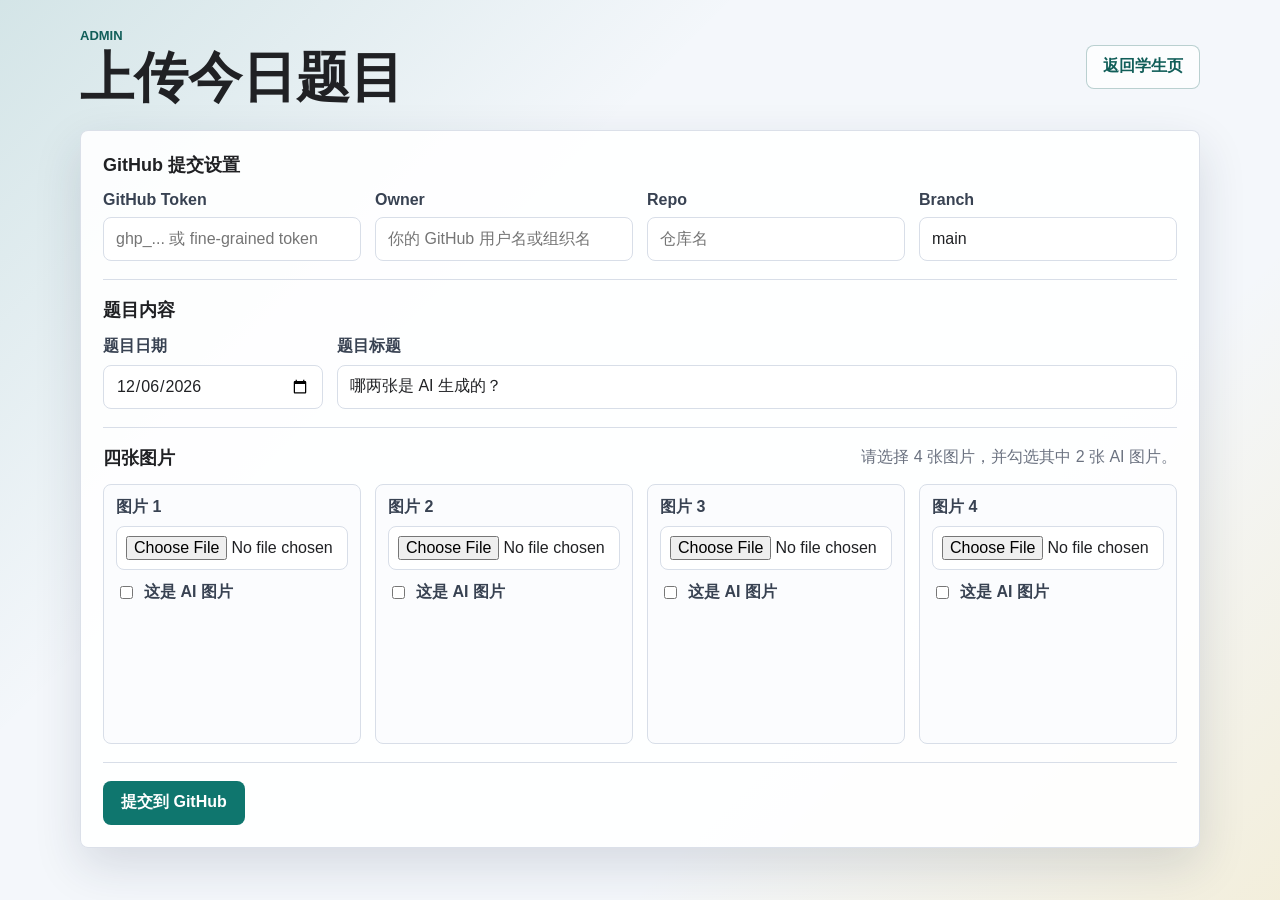
==== admin.html @ d79e90b2 "Add files via upload first version" ====
<!doctype html>
<html lang="zh-CN">
  <head>
    <meta charset="utf-8">
    <meta name="viewport" content="width=device-width, initial-scale=1">
    <title>题目管理</title>
    <link rel="stylesheet" href="styles.css">
  </head>
  <body>
    <main class="shell admin-shell">
      <header class="topbar">
        <div>
          <p class="eyebrow">Admin</p>
          <h1>上传今日题目</h1>
        </div>
        <a class="ghost-link" href="index.html">返回学生页</a>
      </header>

      <form class="admin-panel" id="adminForm">
        <section class="form-section">
          <h2>GitHub 提交设置</h2>
          <div class="field-grid">
            <label>
              <span>GitHub Token</span>
              <input id="tokenInput" type="password" autocomplete="off" placeholder="ghp_... 或 fine-grained token" required>
            </label>
            <label>
              <span>Owner</span>
              <input id="ownerInput" type="text" placeholder="你的 GitHub 用户名或组织名" required>
            </label>
            <label>
              <span>Repo</span>
              <input id="repoInput" type="text" placeholder="仓库名" required>
            </label>
            <label>
              <span>Branch</span>
              <input id="branchInput" type="text" value="main" required>
            </label>
          </div>
        </section>

        <section class="form-section">
          <h2>题目内容</h2>
          <div class="field-grid two">
            <label>
              <span>题目日期</span>
              <input id="dateInput" type="date" required>
            </label>
            <label>
              <span>题目标题</span>
              <input id="titleInput" type="text" value="哪两张是 AI 生成的？" maxlength="60" required>
            </label>
          </div>
        </section>

        <section class="form-section">
          <div class="section-head">
            <h2>四张图片</h2>
            <p>请选择 4 张图片，并勾选其中 2 张 AI 图片。</p>
          </div>

          <div class="upload-grid">
            <article class="upload-card">
              <label>
                <span>图片 1</span>
                <input class="file-input" type="file" accept="image/*" required>
              </label>
              <label class="check-row">
                <input class="ai-check" type="checkbox">
                <span>这是 AI 图片</span>
              </label>
              <img class="preview" alt="">
            </article>

            <article class="upload-card">
              <label>
                <span>图片 2</span>
                <input class="file-input" type="file" accept="image/*" required>
              </label>
              <label class="check-row">
                <input class="ai-check" type="checkbox">
                <span>这是 AI 图片</span>
              </label>
              <img class="preview" alt="">
            </article>

            <article class="upload-card">
              <label>
                <span>图片 3</span>
                <input class="file-input" type="file" accept="image/*" required>
              </label>
              <label class="check-row">
                <input class="ai-check" type="checkbox">
                <span>这是 AI 图片</span>
              </label>
              <img class="preview" alt="">
            </article>

            <article class="upload-card">
              <label>
                <span>图片 4</span>
                <input class="file-input" type="file" accept="image/*" required>
              </label>
              <label class="check-row">
                <input class="ai-check" type="checkbox">
                <span>这是 AI 图片</span>
              </label>
              <img class="preview" alt="">
            </article>
          </div>
        </section>

        <div class="submit-row">
          <button class="primary" id="publishButton" type="submit">提交到 GitHub</button>
          <p class="result" id="adminStatus" aria-live="polite"></p>
        </div>
      </form>
    </main>

    <script src="admin.js" defer></script>
  </body>
</html>
---- styles.css ----
:root {
  color-scheme: light;
  --ink: #202124;
  --muted: #6b7280;
  --line: #d8dee8;
  --panel: #ffffff;
  --page: #f4f7fb;
  --accent: #0f766e;
  --accent-dark: #115e59;
  --danger: #b42318;
  --ok: #137333;
  --shadow: 0 18px 48px rgba(27, 45, 72, 0.14);
}

* {
  box-sizing: border-box;
}

body {
  margin: 0;
  min-height: 100vh;
  font-family: Arial, "Microsoft YaHei", sans-serif;
  color: var(--ink);
  background:
    linear-gradient(135deg, rgba(15, 118, 110, 0.14), transparent 34%),
    linear-gradient(315deg, rgba(234, 179, 8, 0.13), transparent 30%),
    var(--page);
}

button,
input {
  font: inherit;
}

.shell {
  width: min(1120px, calc(100% - 32px));
  margin: 0 auto;
  padding: 28px 0 48px;
}

.topbar,
.question-head,
.section-head,
.submit-row {
  display: flex;
  align-items: center;
  justify-content: space-between;
  gap: 18px;
}

.topbar {
  margin-bottom: 24px;
}

.eyebrow {
  margin: 0 0 6px;
  color: var(--accent-dark);
  font-size: 13px;
  font-weight: 700;
  letter-spacing: 0;
  text-transform: uppercase;
}

h1,
h2,
p {
  margin-top: 0;
}

h1 {
  margin-bottom: 0;
  font-size: clamp(30px, 6vw, 54px);
  line-height: 1.05;
}

h2 {
  margin-bottom: 14px;
  font-size: 22px;
}

.ghost-link,
button {
  min-height: 44px;
  border-radius: 8px;
  text-decoration: none;
  cursor: pointer;
}

.ghost-link {
  display: inline-flex;
  align-items: center;
  justify-content: center;
  padding: 0 16px;
  color: var(--accent-dark);
  border: 1px solid rgba(17, 94, 89, 0.28);
  background: rgba(255, 255, 255, 0.68);
  font-weight: 700;
  white-space: nowrap;
}

.status-panel,
.game-panel,
.admin-panel {
  background: rgba(255, 255, 255, 0.9);
  border: 1px solid rgba(216, 222, 232, 0.92);
  border-radius: 8px;
  box-shadow: var(--shadow);
}

.status-panel {
  display: grid;
  min-height: 260px;
  place-items: center;
  padding: 32px;
  text-align: center;
}

.loader {
  width: 34px;
  height: 34px;
  border: 4px solid #dce5ee;
  border-top-color: var(--accent);
  border-radius: 50%;
  animation: spin 0.8s linear infinite;
}

@keyframes spin {
  to {
    transform: rotate(360deg);
  }
}

.game-panel,
.admin-panel {
  padding: 22px;
}

.counter {
  display: inline-flex;
  min-width: 62px;
  min-height: 44px;
  align-items: center;
  justify-content: center;
  margin: 0;
  border-radius: 8px;
  background: #e8f5f2;
  color: var(--accent-dark);
  font-size: 20px;
  font-weight: 800;
}

.photo-grid,
.upload-grid {
  display: grid;
  grid-template-columns: repeat(4, minmax(0, 1fr));
  gap: 14px;
}

.photo-card {
  position: relative;
  display: block;
  overflow: hidden;
  min-height: 240px;
  padding: 0;
  border: 3px solid transparent;
  border-radius: 8px;
  background: #e6edf5;
}

.photo-card img,
.preview {
  width: 100%;
  height: 100%;
  object-fit: cover;
}

.photo-card img {
  display: block;
  aspect-ratio: 1 / 1;
}

.photo-card.is-selected {
  border-color: var(--accent);
}

.photo-card.is-correct {
  border-color: var(--ok);
}

.photo-card.is-wrong {
  border-color: var(--danger);
}

.badge {
  position: absolute;
  top: 10px;
  left: 10px;
  display: none;
  min-width: 34px;
  min-height: 34px;
  align-items: center;
  justify-content: center;
  border-radius: 50%;
  background: var(--accent);
  color: white;
  font-weight: 800;
}

.photo-card.is-selected .badge {
  display: inline-flex;
}

.actions {
  display: flex;
  gap: 12px;
  margin-top: 18px;
}

button {
  border: 0;
  padding: 0 18px;
  font-weight: 800;
}

button:disabled {
  cursor: not-allowed;
  opacity: 0.48;
}

.primary {
  color: white;
  background: var(--accent);
}

.primary:not(:disabled):hover {
  background: var(--accent-dark);
}

.secondary {
  color: var(--ink);
  background: #e8edf3;
}

.result {
  margin: 14px 0 0;
  color: var(--muted);
  font-weight: 700;
}

.result.ok {
  color: var(--ok);
}

.result.bad {
  color: var(--danger);
}

.form-section {
  padding: 18px 0;
  border-bottom: 1px solid var(--line);
}

.form-section:first-child {
  padding-top: 0;
}

.form-section h2 {
  font-size: 18px;
}

.field-grid {
  display: grid;
  grid-template-columns: repeat(4, minmax(0, 1fr));
  gap: 14px;
}

.field-grid.two {
  grid-template-columns: 220px 1fr;
}

label span {
  display: block;
  margin-bottom: 8px;
  color: #384252;
  font-weight: 800;
}

input[type="text"],
input[type="password"],
input[type="date"],
input[type="file"] {
  width: 100%;
  min-height: 44px;
  border: 1px solid var(--line);
  border-radius: 8px;
  background: white;
  color: var(--ink);
}

input[type="text"],
input[type="password"],
input[type="date"] {
  padding: 0 12px;
}

input[type="file"] {
  padding: 9px;
}

.section-head p {
  margin: 0 0 14px;
  color: var(--muted);
}

.upload-card {
  min-height: 260px;
  padding: 12px;
  border: 1px solid var(--line);
  border-radius: 8px;
  background: #fbfcfe;
}

.check-row {
  display: flex;
  align-items: center;
  gap: 8px;
  margin: 12px 0;
}

.check-row span {
  margin: 0;
}

.preview {
  display: none;
  aspect-ratio: 1 / 1;
  border-radius: 8px;
  background: #e6edf5;
}

.preview.has-image {
  display: block;
}

.submit-row {
  padding-top: 18px;
}

.is-hidden {
  display: none;
}

@media (max-width: 900px) {
  .photo-grid,
  .upload-grid,
  .field-grid {
    grid-template-columns: repeat(2, minmax(0, 1fr));
  }
}

@media (max-width: 640px) {
  .shell {
    width: min(100% - 20px, 1120px);
    padding-top: 18px;
  }

  .topbar,
  .question-head,
  .section-head,
  .submit-row {
    align-items: stretch;
    flex-direction: column;
  }

  .photo-grid,
  .upload-grid,
  .field-grid,
  .field-grid.two {
    grid-template-columns: 1fr;
  }

  .actions {
    flex-direction: column;
  }

  button,
  .ghost-link {
    width: 100%;
  }
}
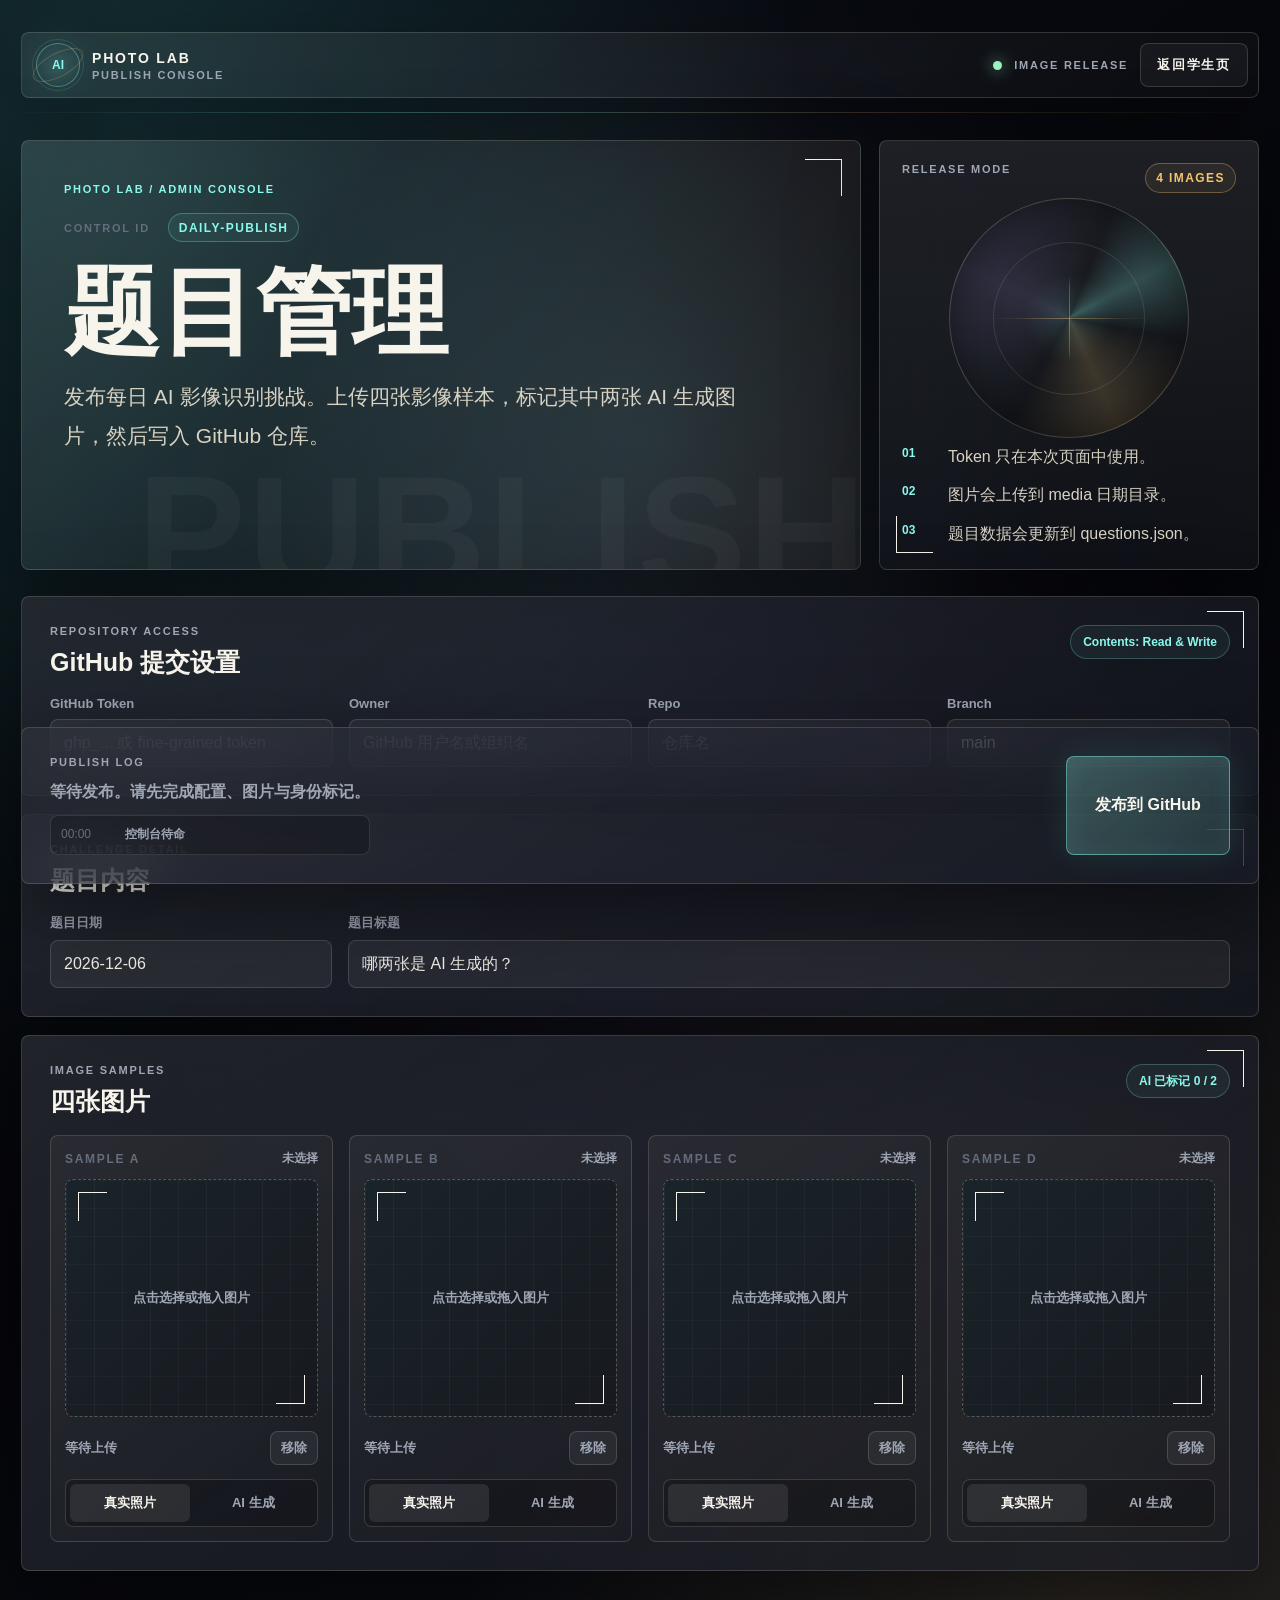
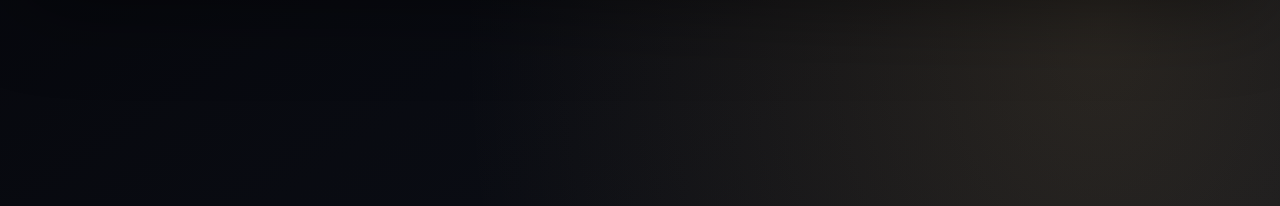
==== commit f6630f6f: "Add files via upload" ====
--- a/admin.html
+++ b/admin.html
@@ -6,114 +6,220 @@
     <title>题目管理</title>
     <link rel="stylesheet" href="styles.css">
   </head>
-  <body>
+  <body class="admin-page">
+    <div class="ambient-stage" aria-hidden="true">
+      <span class="spectral-field field-a"></span>
+      <span class="spectral-field field-b"></span>
+      <span class="spectral-field field-c"></span>
+      <span class="scan-field"></span>
+    </div>
+
     <main class="shell admin-shell">
-      <header class="topbar">
-        <div>
-          <p class="eyebrow">Admin</p>
-          <h1>上传今日题目</h1>
-        </div>
-        <a class="ghost-link" href="index.html">返回学生页</a>
+      <header class="hero compact">
+        <nav class="topbar lab-nav" aria-label="页面导航">
+          <a class="brand-mark" href="index.html" aria-label="AI Photo Lab 首页">
+            <span class="brand-orbit">AI</span>
+            <span class="brand-copy">
+              <strong>Photo Lab</strong>
+              <small>Publish Console</small>
+            </span>
+          </a>
+
+          <div class="nav-console">
+            <span class="signal-dot"></span>
+            <span>Image Release</span>
+            <a class="ghost-link" href="index.html">返回学生页</a>
+          </div>
+        </nav>
+
+        <section class="hero-layout" aria-label="题目发布控制台说明">
+          <div class="hero-copy">
+            <p class="eyebrow">PHOTO LAB / ADMIN CONSOLE</p>
+            <div class="case-line">
+              <span>CONTROL ID</span>
+              <strong>DAILY-PUBLISH</strong>
+            </div>
+            <h1>题目管理</h1>
+            <p class="subtitle">发布每日 AI 影像识别挑战。上传四张影像样本，标记其中两张 AI 生成图片，然后写入 GitHub 仓库。</p>
+          </div>
+
+          <aside class="lab-dashboard" aria-label="发布规则">
+            <div class="dashboard-head">
+              <span>Release Mode</span>
+              <strong>4 Images</strong>
+            </div>
+            <div class="scope-dial" aria-hidden="true">
+              <span></span>
+              <span></span>
+              <span></span>
+            </div>
+            <ol class="rule-list">
+              <li><span>01</span>Token 只在本次页面中使用。</li>
+              <li><span>02</span>图片会上传到 media 日期目录。</li>
+              <li><span>03</span>题目数据会更新到 questions.json。</li>
+            </ol>
+          </aside>
+        </section>
       </header>
 
-      <form class="admin-panel" id="adminForm">
-        <section class="form-section">
-          <h2>GitHub 提交设置</h2>
+      <form class="admin-form" id="adminForm" novalidate>
+        <section class="control-panel">
+          <div class="panel-heading">
+            <div>
+              <p class="panel-label">Repository Access</p>
+              <h2>GitHub 提交设置</h2>
+            </div>
+            <span class="status-chip">Contents: Read & Write</span>
+          </div>
+
           <div class="field-grid">
-            <label>
+            <label class="field">
               <span>GitHub Token</span>
               <input id="tokenInput" type="password" autocomplete="off" placeholder="ghp_... 或 fine-grained token" required>
             </label>
-            <label>
+            <label class="field">
               <span>Owner</span>
-              <input id="ownerInput" type="text" placeholder="你的 GitHub 用户名或组织名" required>
-            </label>
-            <label>
+              <input id="ownerInput" type="text" placeholder="GitHub 用户名或组织名" required>
+            </label>
+            <label class="field">
               <span>Repo</span>
               <input id="repoInput" type="text" placeholder="仓库名" required>
             </label>
-            <label>
+            <label class="field">
               <span>Branch</span>
               <input id="branchInput" type="text" value="main" required>
             </label>
           </div>
         </section>
 
-        <section class="form-section">
-          <h2>题目内容</h2>
+        <section class="control-panel">
+          <div class="panel-heading">
+            <div>
+              <p class="panel-label">Challenge Detail</p>
+              <h2>题目内容</h2>
+            </div>
+          </div>
+
           <div class="field-grid two">
-            <label>
+            <label class="field">
               <span>题目日期</span>
-              <input id="dateInput" type="date" required>
-            </label>
-            <label>
+              <input id="dateInput" type="text" inputmode="numeric" placeholder="YYYY-MM-DD" required>
+            </label>
+            <label class="field">
               <span>题目标题</span>
               <input id="titleInput" type="text" value="哪两张是 AI 生成的？" maxlength="60" required>
             </label>
           </div>
         </section>
 
-        <section class="form-section">
-          <div class="section-head">
-            <h2>四张图片</h2>
-            <p>请选择 4 张图片，并勾选其中 2 张 AI 图片。</p>
+        <section class="control-panel">
+          <div class="panel-heading">
+            <div>
+              <p class="panel-label">Image Samples</p>
+              <h2>四张图片</h2>
+            </div>
+            <span class="status-chip" id="aiCountText">AI 已标记 0 / 2</span>
           </div>
 
           <div class="upload-grid">
-            <article class="upload-card">
-              <label>
-                <span>图片 1</span>
-                <input class="file-input" type="file" accept="image/*" required>
-              </label>
-              <label class="check-row">
-                <input class="ai-check" type="checkbox">
-                <span>这是 AI 图片</span>
-              </label>
-              <img class="preview" alt="">
-            </article>
-
-            <article class="upload-card">
-              <label>
-                <span>图片 2</span>
-                <input class="file-input" type="file" accept="image/*" required>
-              </label>
-              <label class="check-row">
-                <input class="ai-check" type="checkbox">
-                <span>这是 AI 图片</span>
-              </label>
-              <img class="preview" alt="">
-            </article>
-
-            <article class="upload-card">
-              <label>
-                <span>图片 3</span>
-                <input class="file-input" type="file" accept="image/*" required>
-              </label>
-              <label class="check-row">
-                <input class="ai-check" type="checkbox">
-                <span>这是 AI 图片</span>
-              </label>
-              <img class="preview" alt="">
-            </article>
-
-            <article class="upload-card">
-              <label>
-                <span>图片 4</span>
-                <input class="file-input" type="file" accept="image/*" required>
-              </label>
-              <label class="check-row">
-                <input class="ai-check" type="checkbox">
-                <span>这是 AI 图片</span>
-              </label>
-              <img class="preview" alt="">
-            </article>
-          </div>
-        </section>
-
-        <div class="submit-row">
-          <button class="primary" id="publishButton" type="submit">提交到 GitHub</button>
-          <p class="result" id="adminStatus" aria-live="polite"></p>
-        </div>
+            <article class="upload-card" data-index="0">
+              <div class="upload-card-head">
+                <span>SAMPLE A</span>
+                <strong class="file-state">未选择</strong>
+              </div>
+              <label class="drop-zone">
+                <input class="file-input" type="file" accept="image/*">
+                <span class="drop-copy">点击选择或拖入图片</span>
+                <img class="preview" alt="样本 A 预览">
+              </label>
+              <div class="file-row">
+                <span class="file-name">等待上传</span>
+                <button class="text-button clear-file" type="button">移除</button>
+              </div>
+              <label class="identity-switch">
+                <input class="ai-check" type="checkbox">
+                <span>真实照片</span>
+                <strong>AI 生成</strong>
+              </label>
+            </article>
+
+            <article class="upload-card" data-index="1">
+              <div class="upload-card-head">
+                <span>SAMPLE B</span>
+                <strong class="file-state">未选择</strong>
+              </div>
+              <label class="drop-zone">
+                <input class="file-input" type="file" accept="image/*">
+                <span class="drop-copy">点击选择或拖入图片</span>
+                <img class="preview" alt="样本 B 预览">
+              </label>
+              <div class="file-row">
+                <span class="file-name">等待上传</span>
+                <button class="text-button clear-file" type="button">移除</button>
+              </div>
+              <label class="identity-switch">
+                <input class="ai-check" type="checkbox">
+                <span>真实照片</span>
+                <strong>AI 生成</strong>
+              </label>
+            </article>
+
+            <article class="upload-card" data-index="2">
+              <div class="upload-card-head">
+                <span>SAMPLE C</span>
+                <strong class="file-state">未选择</strong>
+              </div>
+              <label class="drop-zone">
+                <input class="file-input" type="file" accept="image/*">
+                <span class="drop-copy">点击选择或拖入图片</span>
+                <img class="preview" alt="样本 C 预览">
+              </label>
+              <div class="file-row">
+                <span class="file-name">等待上传</span>
+                <button class="text-button clear-file" type="button">移除</button>
+              </div>
+              <label class="identity-switch">
+                <input class="ai-check" type="checkbox">
+                <span>真实照片</span>
+                <strong>AI 生成</strong>
+              </label>
+            </article>
+
+            <article class="upload-card" data-index="3">
+              <div class="upload-card-head">
+                <span>SAMPLE D</span>
+                <strong class="file-state">未选择</strong>
+              </div>
+              <label class="drop-zone">
+                <input class="file-input" type="file" accept="image/*">
+                <span class="drop-copy">点击选择或拖入图片</span>
+                <img class="preview" alt="样本 D 预览">
+              </label>
+              <div class="file-row">
+                <span class="file-name">等待上传</span>
+                <button class="text-button clear-file" type="button">移除</button>
+              </div>
+              <label class="identity-switch">
+                <input class="ai-check" type="checkbox">
+                <span>真实照片</span>
+                <strong>AI 生成</strong>
+              </label>
+            </article>
+          </div>
+        </section>
+
+        <section class="publish-panel" aria-live="polite">
+          <div class="publish-console">
+            <div>
+              <p class="panel-label">Publish Log</p>
+              <p class="result" id="adminStatus">等待发布。请先完成配置、图片与身份标记。</p>
+            </div>
+            <div class="publish-log" id="publishLog">
+              <div><span>00:00</span><strong>控制台待命</strong></div>
+            </div>
+          </div>
+          <button class="primary publish-button" id="publishButton" type="submit">发布到 GitHub</button>
+        </section>
       </form>
     </main>
 
--- a/styles.css
+++ b/styles.css
@@ -1,30 +1,79 @@
 :root {
-  color-scheme: light;
-  --ink: #202124;
-  --muted: #6b7280;
-  --line: #d8dee8;
-  --panel: #ffffff;
-  --page: #f4f7fb;
-  --accent: #0f766e;
-  --accent-dark: #115e59;
-  --danger: #b42318;
-  --ok: #137333;
-  --shadow: 0 18px 48px rgba(27, 45, 72, 0.14);
+  color-scheme: dark;
+  --bg: #07080c;
+  --bg-deep: #020308;
+  --ink: #f7f4ec;
+  --ink-soft: #d8d2c3;
+  --muted: #9fa6b4;
+  --quiet: #656d7c;
+  --line: rgba(238, 232, 214, 0.16);
+  --line-strong: rgba(238, 232, 214, 0.36);
+  --glass: rgba(16, 19, 29, 0.66);
+  --glass-strong: rgba(19, 22, 33, 0.86);
+  --glass-soft: rgba(255, 255, 255, 0.055);
+  --cyan: #8af8ec;
+  --cyan-strong: #48d8ce;
+  --amber: #f4c46e;
+  --violet: #b7a7ff;
+  --rose: #ff7c9a;
+  --ok: #9af2bc;
+  --danger: #ff7e93;
+  --shadow: 0 30px 90px rgba(0, 0, 0, 0.48);
+  --radius: 8px;
+  --cursor-x: 50%;
+  --cursor-y: 24%;
 }
 
 * {
   box-sizing: border-box;
 }
 
+html {
+  min-width: 0;
+  background: var(--bg-deep);
+}
+
 body {
+  position: relative;
+  min-width: 0;
+  min-height: 100vh;
   margin: 0;
-  min-height: 100vh;
+  overflow-x: hidden;
+  color: var(--ink);
   font-family: Arial, "Microsoft YaHei", sans-serif;
-  color: var(--ink);
   background:
-    linear-gradient(135deg, rgba(15, 118, 110, 0.14), transparent 34%),
-    linear-gradient(315deg, rgba(234, 179, 8, 0.13), transparent 30%),
-    var(--page);
+    radial-gradient(circle at var(--cursor-x) var(--cursor-y), rgba(138, 248, 236, 0.095), transparent 24rem),
+    radial-gradient(ellipse at 10% 8%, rgba(72, 216, 206, 0.16), transparent 42rem),
+    radial-gradient(ellipse at 86% 90%, rgba(244, 196, 110, 0.13), transparent 40rem),
+    radial-gradient(ellipse at 52% 42%, rgba(183, 167, 255, 0.08), transparent 34rem),
+    linear-gradient(145deg, #0a0d14 0%, #05060b 48%, #0d1018 100%);
+}
+
+body::before,
+body::after {
+  position: fixed;
+  inset: 0;
+  pointer-events: none;
+  content: "";
+}
+
+body::before {
+  z-index: -3;
+  background:
+    linear-gradient(90deg, rgba(255, 255, 255, 0.026) 1px, transparent 1px),
+    linear-gradient(rgba(255, 255, 255, 0.02) 1px, transparent 1px),
+    linear-gradient(115deg, transparent 0 47%, rgba(138, 248, 236, 0.07) 48%, transparent 49% 100%);
+  background-size: 74px 74px, 74px 74px, 100% 100%;
+  mask-image: radial-gradient(ellipse at 50% 38%, black, transparent 76%);
+}
+
+body::after {
+  z-index: -1;
+  opacity: 0.5;
+  background-image:
+    repeating-linear-gradient(0deg, rgba(255, 255, 255, 0.035) 0 1px, transparent 1px 4px),
+    radial-gradient(ellipse at center, transparent 46%, rgba(0, 0, 0, 0.56) 100%);
+  mix-blend-mode: screen;
 }
 
 button,
@@ -32,16 +81,163 @@
   font: inherit;
 }
 
+button {
+  border: 0;
+}
+
+img {
+  max-width: 100%;
+}
+
+.ambient-stage {
+  position: fixed;
+  inset: -18vh -12vw;
+  z-index: -4;
+  overflow: hidden;
+  pointer-events: none;
+}
+
+.spectral-field,
+.scan-field {
+  position: absolute;
+  opacity: 0.72;
+  filter: blur(22px);
+  transform-origin: center;
+  will-change: transform;
+}
+
+.field-a {
+  width: 58vw;
+  height: 58vh;
+  left: -14vw;
+  top: -9vh;
+  background: radial-gradient(ellipse at center, rgba(72, 216, 206, 0.22), rgba(72, 216, 206, 0.02) 56%, transparent 70%);
+  animation: driftFieldA 24s ease-in-out infinite alternate;
+}
+
+.field-b {
+  width: 56vw;
+  height: 54vh;
+  right: -12vw;
+  bottom: -8vh;
+  background: radial-gradient(ellipse at center, rgba(244, 196, 110, 0.18), rgba(244, 196, 110, 0.025) 58%, transparent 72%);
+  animation: driftFieldB 28s ease-in-out infinite alternate;
+}
+
+.field-c {
+  width: 64vw;
+  height: 38vh;
+  left: 18vw;
+  top: 30vh;
+  background: radial-gradient(ellipse at center, rgba(183, 167, 255, 0.13), rgba(183, 167, 255, 0.018) 60%, transparent 78%);
+  animation: driftFieldC 32s ease-in-out infinite alternate;
+}
+
+.scan-field {
+  inset: 0;
+  opacity: 0.2;
+  filter: none;
+  background: linear-gradient(100deg, transparent 0 42%, rgba(138, 248, 236, 0.12), transparent 56% 100%);
+  animation: slowScan 14s ease-in-out infinite;
+}
+
+@keyframes driftFieldA {
+  from { transform: translate3d(0, 0, 0) rotate(-6deg) scale(1); }
+  to { transform: translate3d(9vw, 5vh, 0) rotate(5deg) scale(1.08); }
+}
+
+@keyframes driftFieldB {
+  from { transform: translate3d(0, 0, 0) rotate(7deg) scale(1); }
+  to { transform: translate3d(-8vw, -4vh, 0) rotate(-4deg) scale(1.06); }
+}
+
+@keyframes driftFieldC {
+  from { transform: translate3d(-4vw, 2vh, 0) scale(1); }
+  to { transform: translate3d(5vw, -3vh, 0) scale(1.12); }
+}
+
+@keyframes slowScan {
+  0%, 100% { transform: translateX(-16%); opacity: 0.08; }
+  45%, 55% { opacity: 0.22; }
+  100% { transform: translateX(16%); }
+}
+
+@keyframes pageRise {
+  from { opacity: 0; transform: translateY(16px); }
+  to { opacity: 1; transform: translateY(0); }
+}
+
+@keyframes panelIn {
+  from { opacity: 0; transform: translateY(18px); }
+  to { opacity: 1; transform: translateY(0); }
+}
+
+@keyframes cardIn {
+  from { opacity: 0; transform: translateY(24px) scale(0.975) rotateX(2deg); }
+  to { opacity: 1; transform: translateY(0) scale(1) rotateX(var(--rx, 0deg)) rotateY(var(--ry, 0deg)); }
+}
+
+@keyframes softPulse {
+  0%, 100% { opacity: 0.34; transform: scale(0.94); }
+  50% { opacity: 1; transform: scale(1.07); }
+}
+
+@keyframes sampleSelect {
+  0% { transform: scale(1); }
+  45% { transform: scale(0.985); }
+  100% { transform: scale(1); }
+}
+
+@keyframes shakeLimit {
+  0%, 100% { transform: translateX(0); }
+  25% { transform: translateX(-7px); }
+  75% { transform: translateX(7px); }
+}
+
+@keyframes reportOpen {
+  from { opacity: 0; clip-path: inset(0 0 100% 0); transform: translateY(18px); }
+  to { opacity: 1; clip-path: inset(0 0 0 0); transform: translateY(0); }
+}
+
 .shell {
-  width: min(1120px, calc(100% - 32px));
+  width: min(1240px, calc(100% - 42px));
   margin: 0 auto;
-  padding: 28px 0 48px;
+  padding: 26px 0 60px;
+  animation: pageRise 680ms ease both;
+}
+
+.admin-shell {
+  width: min(1280px, calc(100% - 42px));
+}
+
+.hero {
+  position: relative;
+  padding: 6px 0 26px;
+}
+
+.hero::before {
+  position: absolute;
+  inset: 86px -28px auto;
+  height: 1px;
+  background: linear-gradient(90deg, transparent, rgba(138, 248, 236, 0.34), rgba(244, 196, 110, 0.22), transparent);
+  content: "";
 }
 
 .topbar,
+.hero-layout,
 .question-head,
-.section-head,
-.submit-row {
+.panel-heading,
+.publish-panel,
+.result-head,
+.upload-card-head,
+.file-row,
+.actions,
+.nav-console,
+.case-line,
+.hero-metrics,
+.dashboard-head,
+.case-strip,
+.gallery-axis {
   display: flex;
   align-items: center;
   justify-content: space-between;
@@ -49,16 +245,195 @@
 }
 
 .topbar {
-  margin-bottom: 24px;
+  min-height: 62px;
+  margin-bottom: 42px;
+  padding: 10px;
+  border: 1px solid var(--line);
+  border-radius: var(--radius);
+  background: linear-gradient(135deg, rgba(255, 255, 255, 0.075), rgba(255, 255, 255, 0.025));
+  box-shadow: 0 18px 60px rgba(0, 0, 0, 0.3);
+  backdrop-filter: blur(24px);
+}
+
+.brand-mark,
+.ghost-link {
+  display: inline-flex;
+  align-items: center;
+  color: var(--ink);
+  text-decoration: none;
+}
+
+.brand-mark {
+  gap: 12px;
+  padding-left: 4px;
+}
+
+.brand-orbit {
+  position: relative;
+  display: grid;
+  width: 44px;
+  height: 44px;
+  place-items: center;
+  border: 1px solid rgba(138, 248, 236, 0.38);
+  border-radius: 50%;
+  color: var(--cyan);
+  background: radial-gradient(circle, rgba(138, 248, 236, 0.18), rgba(138, 248, 236, 0.04) 62%, transparent);
+  box-shadow: inset 0 0 28px rgba(138, 248, 236, 0.08), 0 0 36px rgba(72, 216, 206, 0.14);
+  font-size: 12px;
+  font-weight: 900;
+}
+
+.brand-orbit::before,
+.brand-orbit::after {
+  position: absolute;
+  inset: -5px;
+  border: 1px solid rgba(238, 232, 214, 0.12);
+  border-radius: 50%;
+  content: "";
+}
+
+.brand-orbit::after {
+  inset: 9px -7px;
+  border-color: rgba(244, 196, 110, 0.22);
+  transform: rotate(-28deg);
+}
+
+.brand-copy {
+  display: grid;
+  gap: 3px;
+}
+
+.brand-copy strong {
+  font-size: 14px;
+  letter-spacing: 0.13em;
+  text-transform: uppercase;
+}
+
+.brand-copy small,
+.nav-console,
+.case-line,
+.hero-metrics span,
+.dashboard-head span,
+.case-strip,
+.gallery-axis,
+.panel-label,
+.eyebrow,
+.note-kicker {
+  color: var(--muted);
+  font-size: 11px;
+  font-weight: 900;
+  letter-spacing: 0.16em;
+  text-transform: uppercase;
+}
+
+.nav-console {
+  gap: 12px;
+}
+
+.signal-dot {
+  width: 9px;
+  height: 9px;
+  border-radius: 50%;
+  background: var(--ok);
+  box-shadow: 0 0 16px rgba(154, 242, 188, 0.8);
+}
+
+.ghost-link,
+button {
+  min-height: 44px;
+  border-radius: var(--radius);
+}
+
+.ghost-link {
+  justify-content: center;
+  padding: 0 16px;
+  border: 1px solid var(--line);
+  background: rgba(255, 255, 255, 0.045);
+  color: var(--ink);
+  font-size: 13px;
+  font-weight: 800;
+  transition: border-color 180ms ease, background 180ms ease, transform 180ms ease;
+}
+
+.ghost-link:hover {
+  border-color: rgba(138, 248, 236, 0.48);
+  background: rgba(138, 248, 236, 0.075);
+  transform: translateY(-1px);
+}
+
+.hero-layout {
+  align-items: stretch;
+  display: grid;
+  grid-template-columns: minmax(0, 1fr) minmax(310px, 380px);
+}
+
+.hero-copy {
+  position: relative;
+  min-height: 430px;
+  padding: clamp(22px, 4vw, 42px);
+  border: 1px solid var(--line);
+  border-radius: var(--radius);
+  background:
+    linear-gradient(135deg, rgba(255, 255, 255, 0.082), rgba(255, 255, 255, 0.024)),
+    linear-gradient(115deg, rgba(138, 248, 236, 0.06), transparent 36%, rgba(244, 196, 110, 0.04));
+  box-shadow: var(--shadow);
+  overflow: hidden;
+  backdrop-filter: blur(28px);
+}
+
+.hero-copy::before {
+  position: absolute;
+  right: -8px;
+  bottom: -30px;
+  color: rgba(255, 255, 255, 0.035);
+  content: "IMAGE";
+  font-size: clamp(92px, 18vw, 210px);
+  font-weight: 900;
+  letter-spacing: 0.01em;
+  line-height: 0.8;
+}
+
+.hero-copy::after,
+.lab-dashboard::before,
+.photo-card::before,
+.control-panel::before {
+  position: absolute;
+  width: 36px;
+  height: 36px;
+  border-color: rgba(138, 248, 236, 0.32);
+  content: "";
+}
+
+.hero-copy::after {
+  right: 18px;
+  top: 18px;
+  border-top: 1px solid;
+  border-right: 1px solid;
 }
 
 .eyebrow {
-  margin: 0 0 6px;
-  color: var(--accent-dark);
-  font-size: 13px;
-  font-weight: 700;
-  letter-spacing: 0;
-  text-transform: uppercase;
+  margin: 0 0 18px;
+  color: var(--cyan);
+}
+
+.case-line {
+  justify-content: flex-start;
+  margin-bottom: 26px;
+}
+
+.case-line span {
+  color: var(--quiet);
+}
+
+.case-line strong {
+  min-height: 28px;
+  padding: 7px 10px 6px;
+  border: 1px solid rgba(138, 248, 236, 0.28);
+  border-radius: 999px;
+  color: var(--cyan);
+  background: rgba(138, 248, 236, 0.06);
+  font-size: 12px;
+  letter-spacing: 0.12em;
 }
 
 h1,
@@ -68,183 +443,1086 @@
 }
 
 h1 {
+  position: relative;
+  z-index: 1;
+  display: grid;
+  gap: 4px;
+  margin: 0 0 22px;
+  font-size: clamp(42px, 8vw, 96px);
+  line-height: 0.92;
+  letter-spacing: 0;
+  text-wrap: balance;
+}
+
+h1 span:first-child {
+  color: transparent;
+  -webkit-text-stroke: 1px rgba(247, 244, 236, 0.72);
+  text-shadow: 0 0 32px rgba(138, 248, 236, 0.08);
+}
+
+h1 span:last-child {
+  background: linear-gradient(92deg, var(--ink) 0%, #dffbf6 42%, #f5d496 100%);
+  -webkit-background-clip: text;
+  background-clip: text;
+  color: transparent;
+}
+
+h2 {
   margin-bottom: 0;
-  font-size: clamp(30px, 6vw, 54px);
-  line-height: 1.05;
-}
-
-h2 {
-  margin-bottom: 14px;
+  font-size: clamp(22px, 3vw, 36px);
+  line-height: 1.12;
+  letter-spacing: 0;
+}
+
+.subtitle {
+  position: relative;
+  z-index: 1;
+  width: min(680px, 100%);
+  margin: 0;
+  color: var(--ink-soft);
+  font-size: clamp(16px, 2vw, 21px);
+  line-height: 1.82;
+}
+
+.hero-metrics {
+  position: relative;
+  z-index: 1;
+  justify-content: flex-start;
+  flex-wrap: wrap;
+  margin-top: 32px;
+}
+
+.hero-metrics div {
+  min-width: 138px;
+  padding: 14px 16px;
+  border: 1px solid var(--line);
+  border-radius: var(--radius);
+  background: rgba(0, 0, 0, 0.18);
+}
+
+.hero-metrics span {
+  display: block;
+  margin-bottom: 8px;
+}
+
+.hero-metrics strong {
+  color: var(--ink);
+  font-size: 15px;
+}
+
+.lab-dashboard {
+  position: relative;
+  display: grid;
+  grid-template-rows: auto 1fr auto;
+  min-height: 430px;
+  padding: 22px;
+  border: 1px solid var(--line);
+  border-radius: var(--radius);
+  background:
+    linear-gradient(180deg, rgba(255, 255, 255, 0.09), rgba(255, 255, 255, 0.03)),
+    rgba(9, 12, 18, 0.66);
+  box-shadow: var(--shadow);
+  overflow: hidden;
+  backdrop-filter: blur(24px);
+}
+
+.lab-dashboard::before {
+  left: 16px;
+  bottom: 16px;
+  border-bottom: 1px solid;
+  border-left: 1px solid;
+}
+
+.dashboard-head {
+  align-items: flex-start;
+}
+
+.dashboard-head strong {
+  display: inline-flex;
+  min-height: 30px;
+  align-items: center;
+  padding: 0 10px;
+  border: 1px solid rgba(244, 196, 110, 0.34);
+  border-radius: 999px;
+  color: var(--amber);
+  background: rgba(244, 196, 110, 0.07);
+  font-size: 12px;
+  letter-spacing: 0.12em;
+  text-transform: uppercase;
+}
+
+.scope-dial {
+  position: relative;
+  align-self: center;
+  justify-self: center;
+  width: min(240px, 72vw);
+  aspect-ratio: 1;
+  border: 1px solid rgba(238, 232, 214, 0.16);
+  border-radius: 50%;
+  background:
+    radial-gradient(circle, rgba(138, 248, 236, 0.11), transparent 26%),
+    conic-gradient(from 22deg, transparent, rgba(138, 248, 236, 0.24), transparent 22%, rgba(244, 196, 110, 0.18), transparent 52%, rgba(183, 167, 255, 0.14), transparent);
+  box-shadow: inset 0 0 46px rgba(0, 0, 0, 0.48);
+}
+
+.scope-dial span {
+  position: absolute;
+  inset: 18%;
+  border: 1px solid rgba(238, 232, 214, 0.12);
+  border-radius: 50%;
+}
+
+.scope-dial span:nth-child(2) {
+  inset: 33% auto auto 50%;
+  width: 1px;
+  height: 34%;
+  border: 0;
+  background: rgba(138, 248, 236, 0.36);
+  transform-origin: bottom;
+  animation: dialSweep 7s linear infinite;
+}
+
+.scope-dial span:nth-child(3) {
+  inset: 50% auto auto 14%;
+  width: 72%;
+  height: 1px;
+  border: 0;
+  background: linear-gradient(90deg, transparent, rgba(244, 196, 110, 0.4), transparent);
+}
+
+@keyframes dialSweep {
+  to { transform: rotate(360deg); }
+}
+
+.rule-list {
+  display: grid;
+  gap: 12px;
+  margin: 0;
+  padding: 0;
+  color: var(--ink-soft);
+  list-style: none;
+  line-height: 1.65;
+}
+
+.rule-list li {
+  display: grid;
+  grid-template-columns: 34px 1fr;
+  gap: 12px;
+  align-items: start;
+}
+
+.rule-list span {
+  color: var(--cyan);
+  font-size: 12px;
+  font-weight: 900;
+}
+
+.status-panel,
+.game-panel,
+.control-panel,
+.publish-panel,
+.result-panel {
+  position: relative;
+  border: 1px solid var(--line);
+  border-radius: var(--radius);
+  background:
+    linear-gradient(145deg, rgba(255, 255, 255, 0.085), rgba(255, 255, 255, 0.025)),
+    var(--glass);
+  box-shadow: var(--shadow);
+  backdrop-filter: blur(26px);
+  animation: panelIn 520ms ease both;
+}
+
+.status-panel {
+  display: grid;
+  min-height: 320px;
+  grid-template-columns: auto minmax(0, 1fr);
+  align-items: center;
+  gap: 24px;
+  padding: clamp(24px, 5vw, 48px);
+}
+
+.loading-mark {
+  position: relative;
+  width: 82px;
+  height: 82px;
+  border: 1px solid rgba(138, 248, 236, 0.3);
+  border-radius: 50%;
+  background: rgba(138, 248, 236, 0.035);
+  box-shadow: inset 0 0 34px rgba(138, 248, 236, 0.08);
+}
+
+.loading-mark::before {
+  position: absolute;
+  inset: -9px;
+  border: 1px dashed rgba(238, 232, 214, 0.18);
+  border-radius: 50%;
+  content: "";
+  animation: dialSweep 10s linear infinite;
+}
+
+.loading-mark span {
+  position: absolute;
+  inset: 22px;
+  border-radius: 50%;
+  background: var(--cyan);
+  filter: blur(9px);
+  animation: softPulse 1.8s ease-in-out infinite;
+}
+
+.loading-mark span + span {
+  inset: 34px;
+  background: var(--amber);
+  animation-delay: 0.4s;
+}
+
+.status-panel h2 {
+  margin: 7px 0 12px;
+}
+
+.panel-copy,
+.hint-line {
+  margin-bottom: 0;
+  color: var(--muted);
+  line-height: 1.75;
+}
+
+.status-panel.bad {
+  border-color: rgba(255, 126, 147, 0.35);
+}
+
+.game-panel {
+  margin-top: 20px;
+  padding: clamp(18px, 3vw, 30px);
+  overflow: hidden;
+}
+
+.game-panel::before {
+  position: absolute;
+  inset: 0;
+  pointer-events: none;
+  background:
+    linear-gradient(90deg, transparent, rgba(138, 248, 236, 0.06), transparent),
+    linear-gradient(180deg, rgba(255, 255, 255, 0.055), transparent 20%);
+  content: "";
+}
+
+.case-strip {
+  position: relative;
+  z-index: 1;
+  min-height: 38px;
+  margin-bottom: 20px;
+  padding-bottom: 12px;
+  border-bottom: 1px solid var(--line);
+  color: var(--quiet);
+}
+
+.case-strip span:nth-child(2) {
+  color: var(--cyan);
+}
+
+.question-head,
+.hint-line,
+.gallery-stage,
+.actions,
+.result-panel {
+  position: relative;
+  z-index: 1;
+}
+
+.question-head {
+  margin-bottom: 12px;
+}
+
+.selection-meter {
+  display: grid;
+  min-width: 142px;
+  min-height: 64px;
+  place-items: center;
+  padding: 8px 18px;
+  border: 1px solid rgba(138, 248, 236, 0.22);
+  border-radius: var(--radius);
+  background:
+    linear-gradient(135deg, rgba(138, 248, 236, 0.08), rgba(255, 255, 255, 0.025));
+  color: var(--muted);
+  text-align: center;
+}
+
+.selection-meter strong {
+  color: var(--cyan);
   font-size: 22px;
 }
 
-.ghost-link,
+.hint-line {
+  min-height: 30px;
+  margin-bottom: 18px;
+}
+
+.hint-line.is-warning {
+  color: var(--amber);
+}
+
+.gallery-stage {
+  padding: 16px;
+  border: 1px solid rgba(238, 232, 214, 0.12);
+  border-radius: var(--radius);
+  background:
+    linear-gradient(90deg, rgba(255, 255, 255, 0.035) 1px, transparent 1px),
+    linear-gradient(rgba(255, 255, 255, 0.025) 1px, transparent 1px),
+    rgba(0, 0, 0, 0.16);
+  background-size: 36px 36px;
+}
+
+.gallery-axis {
+  margin-bottom: 12px;
+  color: var(--quiet);
+}
+
+.photo-grid,
+.upload-grid,
+.field-grid,
+.identity-list {
+  display: grid;
+  gap: 16px;
+}
+
+.photo-grid {
+  grid-template-columns: repeat(4, minmax(0, 1fr));
+  perspective: 1200px;
+}
+
+.photo-card {
+  position: relative;
+  display: block;
+  min-width: 0;
+  min-height: 0;
+  padding: 10px;
+  overflow: hidden;
+  border: 1px solid rgba(238, 232, 214, 0.18);
+  border-radius: var(--radius);
+  color: var(--ink);
+  background:
+    linear-gradient(145deg, rgba(255, 255, 255, 0.08), rgba(255, 255, 255, 0.02)),
+    #0c0f16;
+  box-shadow: 0 28px 72px rgba(0, 0, 0, 0.38);
+  cursor: pointer;
+  opacity: 0;
+  transform-style: preserve-3d;
+  animation: cardIn 620ms cubic-bezier(0.2, 0.8, 0.2, 1) forwards;
+  animation-delay: var(--delay, 0ms);
+  transition: border-color 190ms ease, box-shadow 190ms ease, transform 190ms ease, background 190ms ease;
+}
+
+.photo-card::before {
+  right: 9px;
+  top: 9px;
+  border-top: 1px solid;
+  border-right: 1px solid;
+}
+
+.photo-card::after {
+  position: absolute;
+  inset: 0;
+  opacity: 0;
+  background:
+    linear-gradient(115deg, transparent 18%, rgba(255, 255, 255, 0.18) 46%, transparent 68%),
+    radial-gradient(circle at var(--mx, 50%) var(--my, 50%), rgba(138, 248, 236, 0.16), transparent 34%);
+  content: "";
+  transform: translateX(-22%);
+  transition: opacity 190ms ease, transform 360ms ease;
+}
+
+.photo-card:hover {
+  border-color: rgba(138, 248, 236, 0.54);
+  box-shadow: 0 34px 84px rgba(0, 0, 0, 0.48), 0 0 0 1px rgba(138, 248, 236, 0.08);
+}
+
+.photo-card:hover::after {
+  opacity: 1;
+  transform: translateX(12%);
+}
+
+.photo-card.is-selected {
+  border-color: rgba(138, 248, 236, 0.94);
+  background:
+    linear-gradient(145deg, rgba(138, 248, 236, 0.12), rgba(255, 255, 255, 0.03)),
+    #0d1119;
+  box-shadow: 0 34px 86px rgba(0, 0, 0, 0.52), 0 0 38px rgba(72, 216, 206, 0.22);
+}
+
+.photo-card.is-selecting {
+  opacity: 1;
+  transform: rotateX(var(--rx, 0deg)) rotateY(var(--ry, 0deg)) scale(0.985);
+}
+
+.photo-card.is-limit-hit {
+  animation: shakeLimit 240ms ease;
+}
+
+.photo-media {
+  position: relative;
+  aspect-ratio: 4 / 5;
+  overflow: hidden;
+  border-radius: 4px;
+  background: #111521;
+}
+
+.photo-media::before,
+.photo-media::after {
+  position: absolute;
+  z-index: 2;
+  inset: 12px;
+  border-color: rgba(238, 232, 214, 0.22);
+  pointer-events: none;
+  content: "";
+}
+
+.photo-media::before {
+  border-top: 1px solid;
+  border-left: 1px solid;
+}
+
+.photo-media::after {
+  border-right: 1px solid;
+  border-bottom: 1px solid;
+}
+
+.photo-media img {
+  display: block;
+  width: 100%;
+  height: 100%;
+  object-fit: cover;
+  opacity: 0;
+  filter: saturate(0.94) contrast(1.04);
+  transform: scale(1.015);
+  transition: opacity 300ms ease, transform 420ms ease, filter 240ms ease;
+}
+
+.photo-card:hover .photo-media img {
+  filter: saturate(1.04) contrast(1.06);
+  transform: scale(1.06);
+}
+
+.photo-card.is-loaded .photo-media img {
+  opacity: 1;
+}
+
+.broken-state {
+  position: absolute;
+  inset: 0;
+  display: none;
+  place-items: center;
+  padding: 24px;
+  color: var(--muted);
+  background:
+    linear-gradient(135deg, rgba(138, 248, 236, 0.08), rgba(244, 196, 110, 0.045)),
+    #111520;
+  text-align: center;
+  line-height: 1.7;
+}
+
+.photo-card.is-broken .broken-state {
+  display: grid;
+}
+
+.card-index,
+.selected-tag,
+.identity-chip {
+  position: absolute;
+  z-index: 4;
+  border: 1px solid rgba(238, 232, 214, 0.18);
+  border-radius: 999px;
+  background: rgba(2, 3, 8, 0.58);
+  backdrop-filter: blur(14px);
+}
+
+.card-index {
+  top: 18px;
+  left: 18px;
+  display: inline-grid;
+  min-width: 42px;
+  min-height: 30px;
+  place-items: center;
+  color: var(--muted);
+  font-size: 12px;
+  font-weight: 900;
+  letter-spacing: 0.1em;
+}
+
+.photo-card.is-selected .card-index {
+  border-color: rgba(138, 248, 236, 0.52);
+  color: var(--cyan);
+}
+
+.selected-tag {
+  top: 18px;
+  right: 18px;
+  display: none;
+  padding: 8px 11px 7px;
+  color: var(--cyan);
+  font-size: 10px;
+  font-weight: 900;
+  letter-spacing: 0.13em;
+}
+
+.photo-card.is-selected .selected-tag {
+  display: inline-flex;
+}
+
+.identity-chip {
+  left: 18px;
+  bottom: 18px;
+  padding: 8px 11px 7px;
+  color: var(--muted);
+  font-size: 12px;
+  font-weight: 900;
+}
+
+.photo-card.is-ai-reveal {
+  border-color: rgba(154, 242, 188, 0.86);
+  box-shadow: 0 34px 86px rgba(0, 0, 0, 0.52), 0 0 34px rgba(154, 242, 188, 0.14);
+}
+
+.photo-card.is-real-reveal {
+  border-color: rgba(238, 232, 214, 0.32);
+}
+
+.photo-card.is-wrong-choice {
+  border-color: rgba(255, 126, 147, 0.86);
+  box-shadow: 0 34px 86px rgba(0, 0, 0, 0.52), 0 0 34px rgba(255, 126, 147, 0.12);
+}
+
+.photo-card.is-ai-reveal .identity-chip {
+  border-color: rgba(154, 242, 188, 0.42);
+  color: var(--ok);
+  background: rgba(18, 64, 42, 0.58);
+}
+
+.photo-card.is-real-reveal .identity-chip {
+  color: var(--ink);
+}
+
+.actions {
+  justify-content: flex-start;
+  flex-wrap: wrap;
+  margin-top: 22px;
+}
+
 button {
-  min-height: 44px;
-  border-radius: 8px;
-  text-decoration: none;
-  cursor: pointer;
-}
-
-.ghost-link {
   display: inline-flex;
   align-items: center;
   justify-content: center;
-  padding: 0 16px;
-  color: var(--accent-dark);
-  border: 1px solid rgba(17, 94, 89, 0.28);
-  background: rgba(255, 255, 255, 0.68);
-  font-weight: 700;
+  gap: 9px;
+  min-height: 48px;
+  padding: 0 20px;
+  color: var(--ink);
+  font-weight: 900;
+  cursor: pointer;
+  transition: transform 170ms ease, border-color 170ms ease, background 170ms ease, opacity 170ms ease, box-shadow 170ms ease;
+}
+
+button small {
+  color: var(--muted);
+  font-size: 11px;
+  font-weight: 900;
+  letter-spacing: 0.12em;
+  text-transform: uppercase;
+}
+
+button:not(:disabled):active {
+  transform: translateY(1px) scale(0.99);
+}
+
+button:disabled {
+  cursor: not-allowed;
+  opacity: 0.45;
+}
+
+.primary {
+  min-width: 164px;
+  border: 1px solid rgba(138, 248, 236, 0.46);
+  background:
+    linear-gradient(135deg, rgba(138, 248, 236, 0.23), rgba(72, 216, 206, 0.1)),
+    rgba(255, 255, 255, 0.04);
+  box-shadow: inset 0 0 24px rgba(138, 248, 236, 0.075), 0 0 34px rgba(72, 216, 206, 0.12);
+}
+
+.primary:not(:disabled):hover,
+.primary.is-ready {
+  border-color: rgba(138, 248, 236, 0.82);
+  background:
+    linear-gradient(135deg, rgba(138, 248, 236, 0.32), rgba(72, 216, 206, 0.14)),
+    rgba(255, 255, 255, 0.05);
+  box-shadow: inset 0 0 30px rgba(138, 248, 236, 0.08), 0 0 42px rgba(72, 216, 206, 0.18);
+  transform: translateY(-1px);
+}
+
+.secondary,
+.text-button {
+  border: 1px solid var(--line);
+  background: rgba(255, 255, 255, 0.055);
+}
+
+.secondary:not(:disabled):hover,
+.text-button:not(:disabled):hover {
+  border-color: var(--line-strong);
+  background: rgba(255, 255, 255, 0.085);
+}
+
+.text-button {
+  min-height: 34px;
+  padding: 0 10px;
+  color: var(--muted);
+  font-size: 13px;
+}
+
+.result-panel {
+  margin-top: 24px;
+  padding: clamp(20px, 3vw, 30px);
+  overflow: hidden;
+  animation: reportOpen 460ms cubic-bezier(0.2, 0.8, 0.2, 1) both;
+  transition: opacity 180ms ease, transform 180ms ease;
+}
+
+.result-panel::before {
+  position: absolute;
+  inset: 0;
+  pointer-events: none;
+  background: linear-gradient(120deg, rgba(255, 255, 255, 0.06), transparent 38%, rgba(255, 255, 255, 0.035));
+  content: "";
+}
+
+.result-panel.is-leaving {
+  opacity: 0;
+  transform: translateY(10px);
+}
+
+.result-panel.is-success {
+  border-color: rgba(154, 242, 188, 0.42);
+  box-shadow: var(--shadow), 0 0 58px rgba(154, 242, 188, 0.09);
+}
+
+.result-panel.is-fail {
+  border-color: rgba(255, 126, 147, 0.38);
+  box-shadow: var(--shadow), 0 0 58px rgba(255, 126, 147, 0.075);
+}
+
+.result-head {
+  position: relative;
+  z-index: 1;
+  align-items: flex-start;
+  margin-bottom: 14px;
+}
+
+.report-stamp {
+  display: inline-flex;
+  min-height: 34px;
+  align-items: center;
+  padding: 0 12px;
+  border: 1px solid var(--line);
+  border-radius: 999px;
+  color: var(--muted);
+  font-size: 12px;
+  font-weight: 900;
+  letter-spacing: 0.12em;
+}
+
+.is-success .report-stamp {
+  border-color: rgba(154, 242, 188, 0.4);
+  color: var(--ok);
+}
+
+.is-fail .report-stamp {
+  border-color: rgba(255, 126, 147, 0.4);
+  color: var(--danger);
+}
+
+.result-summary {
+  position: relative;
+  z-index: 1;
+  margin-bottom: 18px;
+  color: var(--ink-soft);
+  line-height: 1.8;
+}
+
+.identity-list {
+  position: relative;
+  z-index: 1;
+  grid-template-columns: repeat(4, minmax(0, 1fr));
+}
+
+.identity-item {
+  position: relative;
+  min-height: 104px;
+  padding: 14px;
+  border: 1px solid var(--line);
+  border-radius: var(--radius);
+  background: rgba(255, 255, 255, 0.045);
+  color: var(--muted);
+  font-size: 13px;
+  overflow: hidden;
+}
+
+.identity-item::after {
+  position: absolute;
+  inset: auto 12px 12px auto;
+  color: rgba(255, 255, 255, 0.06);
+  content: "REPORT";
+  font-size: 22px;
+  font-weight: 900;
+}
+
+.identity-item strong {
+  display: block;
+  margin-top: 8px;
+  color: var(--ink);
+  font-size: 18px;
+}
+
+.identity-item em {
+  display: inline-flex;
+  margin-top: 12px;
+  padding: 5px 8px;
+  border-radius: 999px;
+  color: var(--cyan);
+  background: rgba(138, 248, 236, 0.08);
+  font-style: normal;
+  font-weight: 900;
+}
+
+.identity-item.is-ai {
+  border-color: rgba(154, 242, 188, 0.25);
+}
+
+.identity-item.is-ai strong {
+  color: var(--ok);
+}
+
+.identity-item.is-selected {
+  border-color: rgba(138, 248, 236, 0.44);
+}
+
+.admin-form {
+  display: grid;
+  gap: 18px;
+}
+
+.control-panel,
+.publish-panel {
+  padding: clamp(18px, 3vw, 28px);
+}
+
+.control-panel {
+  overflow: hidden;
+}
+
+.control-panel::before {
+  right: 14px;
+  top: 14px;
+  border-top: 1px solid;
+  border-right: 1px solid;
+}
+
+.panel-heading {
+  align-items: start;
+  margin-bottom: 20px;
+}
+
+.panel-heading h2 {
+  margin-top: 7px;
+  font-size: 25px;
+}
+
+.status-chip {
+  display: inline-flex;
+  align-items: center;
+  min-height: 34px;
+  padding: 0 12px;
+  border: 1px solid rgba(138, 248, 236, 0.24);
+  border-radius: 999px;
+  color: var(--cyan);
+  background: rgba(138, 248, 236, 0.055);
+  font-size: 12px;
+  font-weight: 900;
   white-space: nowrap;
 }
 
-.status-panel,
-.game-panel,
-.admin-panel {
-  background: rgba(255, 255, 255, 0.9);
-  border: 1px solid rgba(216, 222, 232, 0.92);
-  border-radius: 8px;
-  box-shadow: var(--shadow);
-}
-
-.status-panel {
+.status-chip.is-complete {
+  border-color: rgba(154, 242, 188, 0.36);
+  color: var(--ok);
+  background: rgba(154, 242, 188, 0.075);
+}
+
+.field-grid {
+  grid-template-columns: repeat(4, minmax(0, 1fr));
+}
+
+.field-grid.two {
+  grid-template-columns: minmax(190px, 0.32fr) minmax(0, 1fr);
+}
+
+.field span {
+  display: block;
+  margin-bottom: 8px;
+  color: var(--muted);
+  font-size: 13px;
+  font-weight: 900;
+}
+
+input[type="text"],
+input[type="password"] {
+  width: 100%;
+  min-width: 0;
+  min-height: 48px;
+  padding: 0 13px;
+  border: 1px solid var(--line);
+  border-radius: var(--radius);
+  outline: 0;
+  color: var(--ink);
+  background: rgba(255, 255, 255, 0.058);
+  transition: border-color 160ms ease, background 160ms ease, box-shadow 160ms ease;
+}
+
+input[type="text"]:focus,
+input[type="password"]:focus {
+  border-color: rgba(138, 248, 236, 0.62);
+  background: rgba(255, 255, 255, 0.08);
+  box-shadow: 0 0 0 3px rgba(138, 248, 236, 0.09);
+}
+
+input::placeholder {
+  color: rgba(159, 166, 180, 0.68);
+}
+
+.upload-grid {
+  grid-template-columns: repeat(4, minmax(0, 1fr));
+}
+
+.upload-card {
+  min-width: 0;
+  padding: 14px;
+  border: 1px solid var(--line);
+  border-radius: var(--radius);
+  background:
+    linear-gradient(145deg, rgba(255, 255, 255, 0.065), rgba(255, 255, 255, 0.022)),
+    rgba(0, 0, 0, 0.14);
+  transition: border-color 160ms ease, background 160ms ease, transform 160ms ease, box-shadow 160ms ease;
+}
+
+.upload-card.is-drag-over {
+  border-color: rgba(138, 248, 236, 0.9);
+  background: rgba(138, 248, 236, 0.085);
+  box-shadow: 0 0 36px rgba(72, 216, 206, 0.12);
+  transform: translateY(-3px);
+}
+
+.upload-card.is-error {
+  border-color: rgba(255, 126, 147, 0.75);
+}
+
+.upload-card-head {
+  margin-bottom: 12px;
+}
+
+.upload-card-head span {
+  color: var(--quiet);
+  font-size: 12px;
+  font-weight: 900;
+  letter-spacing: 0.14em;
+}
+
+.upload-card-head strong {
+  color: var(--muted);
+  font-size: 12px;
+}
+
+.drop-zone {
+  position: relative;
   display: grid;
-  min-height: 260px;
+  min-height: 238px;
   place-items: center;
-  padding: 32px;
+  overflow: hidden;
+  border: 1px dashed rgba(238, 232, 214, 0.28);
+  border-radius: var(--radius);
+  background:
+    linear-gradient(90deg, rgba(255, 255, 255, 0.034) 1px, transparent 1px),
+    linear-gradient(rgba(255, 255, 255, 0.026) 1px, transparent 1px),
+    linear-gradient(135deg, rgba(138, 248, 236, 0.07), rgba(244, 196, 110, 0.035)),
+    #10131b;
+  background-size: 28px 28px, 28px 28px, auto, auto;
+  cursor: pointer;
+}
+
+.drop-zone::before,
+.drop-zone::after {
+  position: absolute;
+  z-index: 2;
+  width: 28px;
+  height: 28px;
+  border-color: rgba(138, 248, 236, 0.28);
+  pointer-events: none;
+  content: "";
+}
+
+.drop-zone::before {
+  left: 12px;
+  top: 12px;
+  border-top: 1px solid;
+  border-left: 1px solid;
+}
+
+.drop-zone::after {
+  right: 12px;
+  bottom: 12px;
+  border-right: 1px solid;
+  border-bottom: 1px solid;
+}
+
+.drop-zone input[type="file"] {
+  position: absolute;
+  inset: 0;
+  z-index: 4;
+  opacity: 0;
+  cursor: pointer;
+}
+
+.drop-copy {
+  position: relative;
+  z-index: 2;
+  max-width: 160px;
+  color: var(--muted);
+  font-size: 13px;
+  font-weight: 900;
+  line-height: 1.65;
   text-align: center;
 }
 
-.loader {
-  width: 34px;
-  height: 34px;
-  border: 4px solid #dce5ee;
-  border-top-color: var(--accent);
-  border-radius: 50%;
-  animation: spin 0.8s linear infinite;
-}
-
-@keyframes spin {
-  to {
-    transform: rotate(360deg);
-  }
-}
-
-.game-panel,
-.admin-panel {
-  padding: 22px;
-}
-
-.counter {
-  display: inline-flex;
-  min-width: 62px;
-  min-height: 44px;
-  align-items: center;
-  justify-content: center;
-  margin: 0;
-  border-radius: 8px;
-  background: #e8f5f2;
-  color: var(--accent-dark);
-  font-size: 20px;
-  font-weight: 800;
-}
-
-.photo-grid,
-.upload-grid {
-  display: grid;
-  grid-template-columns: repeat(4, minmax(0, 1fr));
-  gap: 14px;
-}
-
-.photo-card {
-  position: relative;
-  display: block;
-  overflow: hidden;
-  min-height: 240px;
-  padding: 0;
-  border: 3px solid transparent;
-  border-radius: 8px;
-  background: #e6edf5;
-}
-
-.photo-card img,
 .preview {
+  position: absolute;
+  inset: 0;
+  z-index: 1;
+  display: none;
   width: 100%;
   height: 100%;
   object-fit: cover;
-}
-
-.photo-card img {
+  filter: saturate(0.94) contrast(1.04);
+  pointer-events: none;
+}
+
+.preview.has-image {
   display: block;
-  aspect-ratio: 1 / 1;
-}
-
-.photo-card.is-selected {
-  border-color: var(--accent);
-}
-
-.photo-card.is-correct {
-  border-color: var(--ok);
-}
-
-.photo-card.is-wrong {
-  border-color: var(--danger);
-}
-
-.badge {
-  position: absolute;
-  top: 10px;
-  left: 10px;
-  display: none;
-  min-width: 34px;
-  min-height: 34px;
-  align-items: center;
-  justify-content: center;
-  border-radius: 50%;
-  background: var(--accent);
-  color: white;
+}
+
+.file-row {
+  min-height: 42px;
+  margin: 10px 0;
+}
+
+.file-name {
+  min-width: 0;
+  overflow: hidden;
+  color: var(--muted);
+  font-size: 13px;
   font-weight: 800;
-}
-
-.photo-card.is-selected .badge {
-  display: inline-flex;
-}
-
-.actions {
-  display: flex;
-  gap: 12px;
-  margin-top: 18px;
-}
-
-button {
-  border: 0;
-  padding: 0 18px;
-  font-weight: 800;
-}
-
-button:disabled {
-  cursor: not-allowed;
-  opacity: 0.48;
-}
-
-.primary {
-  color: white;
-  background: var(--accent);
-}
-
-.primary:not(:disabled):hover {
-  background: var(--accent-dark);
-}
-
-.secondary {
+  text-overflow: ellipsis;
+  white-space: nowrap;
+}
+
+.identity-switch {
+  position: relative;
+  display: grid;
+  grid-template-columns: 1fr 1fr;
+  gap: 4px;
+  padding: 4px;
+  border: 1px solid var(--line);
+  border-radius: var(--radius);
+  background: rgba(0, 0, 0, 0.2);
+  cursor: pointer;
+}
+
+.identity-switch input {
+  position: absolute;
+  opacity: 0;
+  pointer-events: none;
+}
+
+.identity-switch span,
+.identity-switch strong {
+  display: grid;
+  min-height: 38px;
+  place-items: center;
+  border-radius: 6px;
+  color: var(--muted);
+  font-size: 13px;
+  font-weight: 900;
+  transition: background 160ms ease, color 160ms ease, box-shadow 160ms ease;
+}
+
+.identity-switch input:not(:checked) ~ span,
+.identity-switch input:checked ~ strong {
   color: var(--ink);
-  background: #e8edf3;
+  background: rgba(255, 255, 255, 0.09);
+}
+
+.identity-switch input:checked ~ strong {
+  color: var(--cyan);
+  background: rgba(138, 248, 236, 0.12);
+  box-shadow: 0 0 20px rgba(72, 216, 206, 0.1);
+}
+
+.publish-panel {
+  position: sticky;
+  bottom: 16px;
+  z-index: 5;
+  align-items: stretch;
+}
+
+.publish-console {
+  display: grid;
+  gap: 10px;
+}
+
+.publish-log {
+  display: grid;
+  gap: 7px;
+  max-height: 142px;
+  overflow: auto;
+  padding: 10px;
+  border: 1px solid rgba(238, 232, 214, 0.12);
+  border-radius: var(--radius);
+  background: rgba(0, 0, 0, 0.22);
+}
+
+.publish-log div {
+  display: grid;
+  grid-template-columns: 56px 1fr;
+  gap: 8px;
+  color: var(--muted);
+  font-size: 12px;
+  line-height: 1.45;
+}
+
+.publish-log span {
+  color: var(--quiet);
+}
+
+.publish-log .ok {
+  color: var(--ok);
+}
+
+.publish-log .bad {
+  color: var(--danger);
+}
+
+.publish-log .loading {
+  color: var(--cyan);
 }
 
 .result {
-  margin: 14px 0 0;
+  margin: 6px 0 0;
   color: var(--muted);
-  font-weight: 700;
+  font-weight: 900;
+  line-height: 1.65;
 }
 
 .result.ok {
@@ -255,136 +1533,183 @@
   color: var(--danger);
 }
 
-.form-section {
-  padding: 18px 0;
-  border-bottom: 1px solid var(--line);
-}
-
-.form-section:first-child {
-  padding-top: 0;
-}
-
-.form-section h2 {
-  font-size: 18px;
-}
-
-.field-grid {
-  display: grid;
-  grid-template-columns: repeat(4, minmax(0, 1fr));
-  gap: 14px;
-}
-
-.field-grid.two {
-  grid-template-columns: 220px 1fr;
-}
-
-label span {
-  display: block;
-  margin-bottom: 8px;
-  color: #384252;
-  font-weight: 800;
-}
-
-input[type="text"],
-input[type="password"],
-input[type="date"],
-input[type="file"] {
-  width: 100%;
-  min-height: 44px;
-  border: 1px solid var(--line);
-  border-radius: 8px;
-  background: white;
-  color: var(--ink);
-}
-
-input[type="text"],
-input[type="password"],
-input[type="date"] {
-  padding: 0 12px;
-}
-
-input[type="file"] {
-  padding: 9px;
-}
-
-.section-head p {
-  margin: 0 0 14px;
-  color: var(--muted);
-}
-
-.upload-card {
-  min-height: 260px;
-  padding: 12px;
-  border: 1px solid var(--line);
-  border-radius: 8px;
-  background: #fbfcfe;
-}
-
-.check-row {
-  display: flex;
-  align-items: center;
-  gap: 8px;
-  margin: 12px 0;
-}
-
-.check-row span {
-  margin: 0;
-}
-
-.preview {
-  display: none;
-  aspect-ratio: 1 / 1;
-  border-radius: 8px;
-  background: #e6edf5;
-}
-
-.preview.has-image {
-  display: block;
-}
-
-.submit-row {
-  padding-top: 18px;
+.result.loading {
+  color: var(--cyan);
+}
+
+.publish-button.is-success {
+  border-color: rgba(154, 242, 188, 0.58);
+  color: var(--ok);
 }
 
 .is-hidden {
-  display: none;
-}
-
-@media (max-width: 900px) {
+  display: none !important;
+}
+
+@media (hover: none), (pointer: coarse) {
+  .photo-card:hover .photo-media img {
+    transform: none;
+  }
+
+  .photo-card::after {
+    display: none;
+  }
+}
+
+@media (max-width: 1080px) {
+  .hero-layout {
+    grid-template-columns: 1fr;
+  }
+
+.lab-dashboard {
+    min-height: auto;
+  }
+
+  .scope-dial {
+    display: none;
+  }
+
   .photo-grid,
   .upload-grid,
+  .identity-list {
+    grid-template-columns: repeat(2, minmax(0, 1fr));
+  }
+
   .field-grid {
     grid-template-columns: repeat(2, minmax(0, 1fr));
   }
 }
 
-@media (max-width: 640px) {
-  .shell {
-    width: min(100% - 20px, 1120px);
-    padding-top: 18px;
+.admin-page .hero-copy::before {
+  content: "PUBLISH";
+  font-size: clamp(70px, 14vw, 164px);
+}
+
+@media (max-width: 760px) {
+  .spectral-field {
+    opacity: 0.45;
+    filter: blur(30px);
+  }
+
+  .scan-field {
+    display: none;
+  }
+
+  .shell,
+  .admin-shell {
+    width: min(100% - 24px, 1240px);
+    padding-top: 16px;
   }
 
   .topbar,
   .question-head,
-  .section-head,
-  .submit-row {
+  .panel-heading,
+  .publish-panel,
+  .result-head,
+  .nav-console,
+  .case-strip,
+  .gallery-axis {
     align-items: stretch;
     flex-direction: column;
   }
 
-  .photo-grid,
+  .topbar {
+    margin-bottom: 28px;
+  }
+
+  .hero-copy {
+    min-height: 0;
+  }
+
+  .hero-copy::before {
+    font-size: 96px;
+    bottom: -12px;
+  }
+
+  h1 {
+    font-size: clamp(40px, 14vw, 68px);
+  }
+
+  .subtitle {
+    font-size: 16px;
+  }
+
+  .hero-metrics,
+  .actions {
+    display: grid;
+    grid-template-columns: 1fr;
+  }
+
+  .hero-metrics div {
+    min-width: 0;
+  }
+
+  .status-panel {
+    grid-template-columns: 1fr;
+    min-height: 280px;
+  }
+
+  .gallery-stage {
+    padding: 10px;
+  }
+
+  .student-page .photo-grid {
+    grid-template-columns: repeat(2, minmax(0, 1fr));
+    gap: 12px;
+  }
+
+  .photo-card {
+    padding: 7px;
+  }
+
+  .photo-media {
+    aspect-ratio: 1 / 1.22;
+  }
+
+  .field-grid,
+  .field-grid.two,
   .upload-grid,
-  .field-grid,
-  .field-grid.two {
+  .identity-list {
     grid-template-columns: 1fr;
   }
 
-  .actions {
-    flex-direction: column;
-  }
-
   button,
-  .ghost-link {
+  .ghost-link,
+  .publish-button {
     width: 100%;
   }
-}
+
+  .drop-zone {
+    min-height: 260px;
+  }
+
+  .publish-panel {
+    position: static;
+  }
+}
+
+@media (max-width: 430px) {
+  .student-page .photo-grid {
+    grid-template-columns: 1fr;
+  }
+
+  .photo-media {
+    aspect-ratio: 4 / 5;
+  }
+
+  .brand-copy small,
+  .nav-console > span:not(.signal-dot) {
+    display: none;
+  }
+}
+
+@media (prefers-reduced-motion: reduce) {
+  *,
+  *::before,
+  *::after {
+    animation-duration: 0.001ms !important;
+    animation-iteration-count: 1 !important;
+    scroll-behavior: auto !important;
+    transition-duration: 0.001ms !important;
+  }
+}
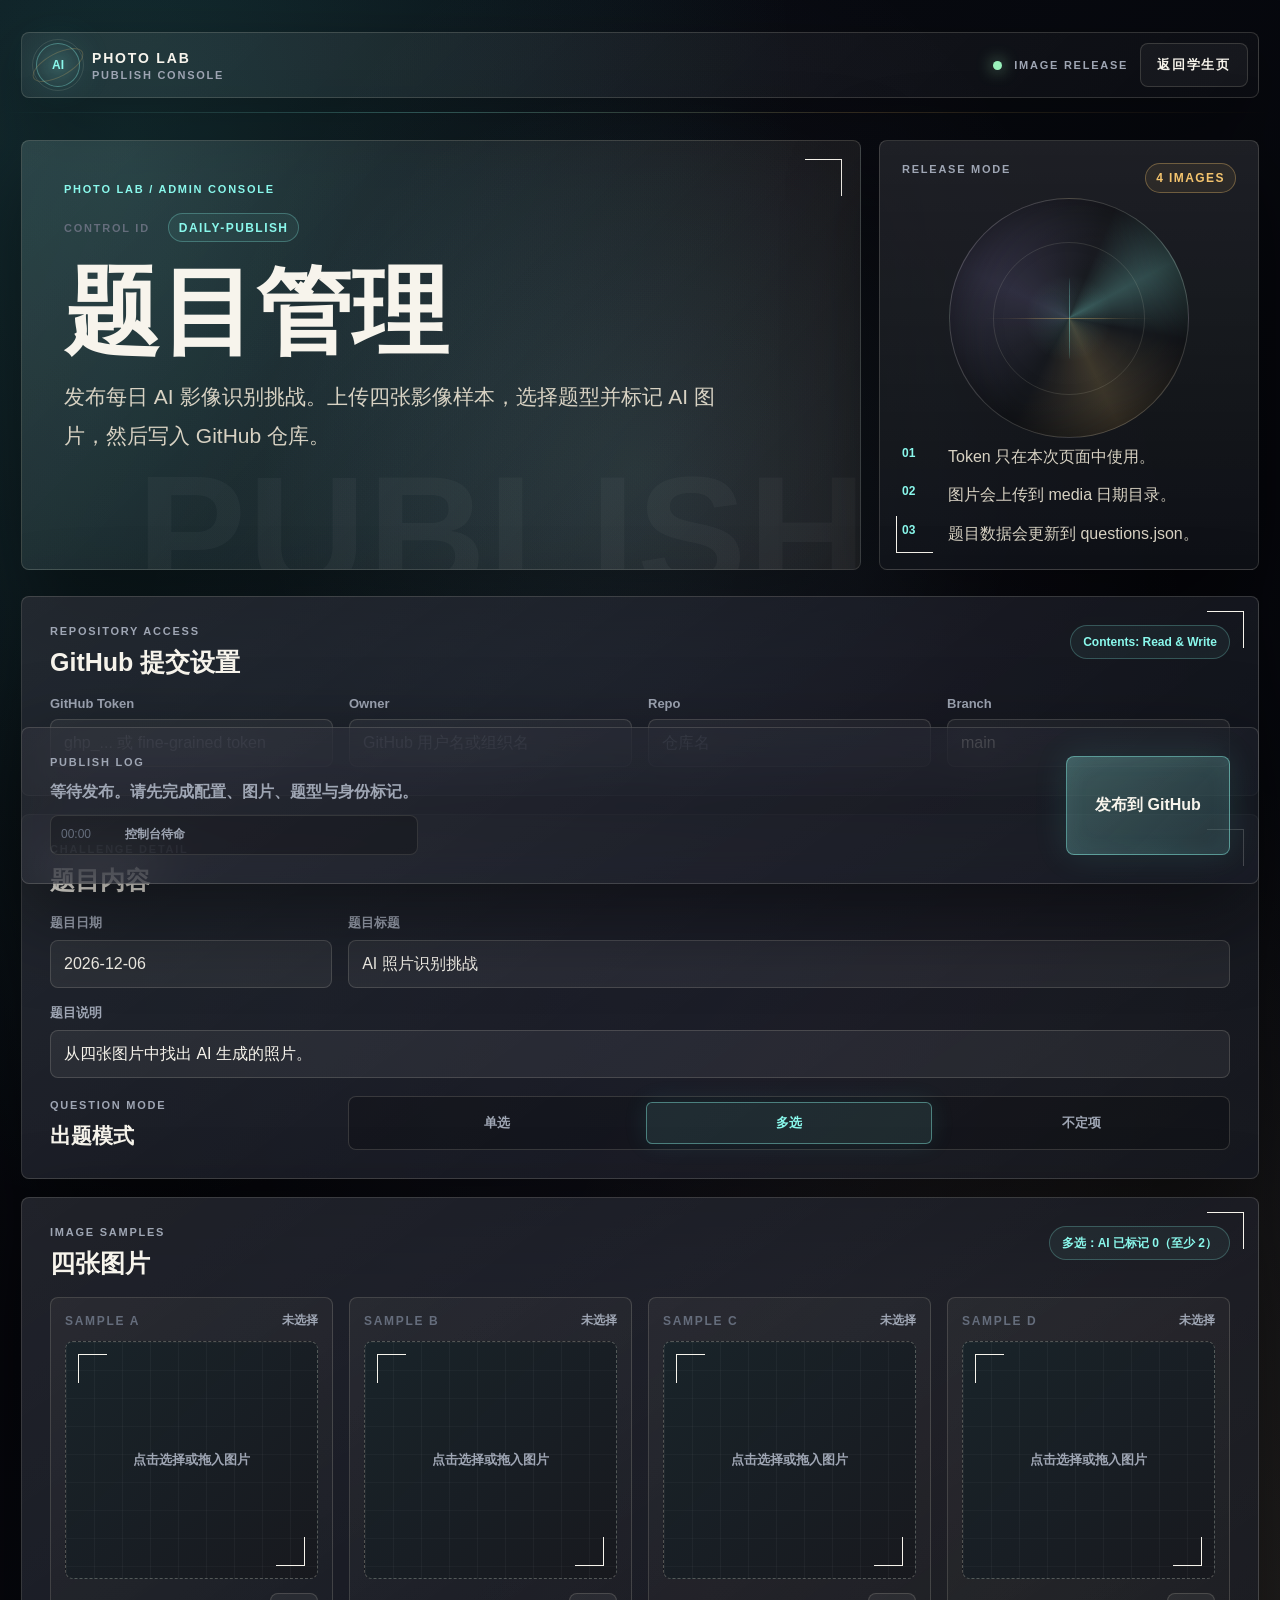
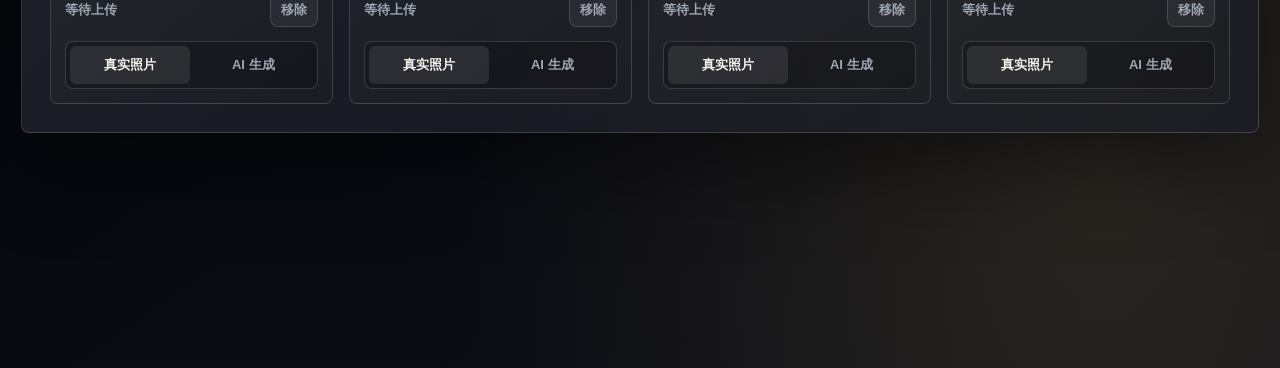
==== commit 03fe53cf: "Add files via upload update UI and game modes" ====
--- a/admin.html
+++ b/admin.html
@@ -40,7 +40,7 @@
               <strong>DAILY-PUBLISH</strong>
             </div>
             <h1>题目管理</h1>
-            <p class="subtitle">发布每日 AI 影像识别挑战。上传四张影像样本，标记其中两张 AI 生成图片，然后写入 GitHub 仓库。</p>
+            <p class="subtitle">发布每日 AI 影像识别挑战。上传四张影像样本，选择题型并标记 AI 图片，然后写入 GitHub 仓库。</p>
           </div>
 
           <aside class="lab-dashboard" aria-label="发布规则">
@@ -107,8 +107,34 @@
             </label>
             <label class="field">
               <span>题目标题</span>
-              <input id="titleInput" type="text" value="哪两张是 AI 生成的？" maxlength="60" required>
-            </label>
+              <input id="titleInput" type="text" value="AI 照片识别挑战" maxlength="60" required>
+            </label>
+          </div>
+
+          <label class="field field-wide">
+            <span>题目说明</span>
+            <input id="descriptionInput" type="text" value="从四张图片中找出 AI 生成的照片。" maxlength="120">
+          </label>
+
+          <div class="mode-block">
+            <div>
+              <p class="panel-label">Question Mode</p>
+              <h3>出题模式</h3>
+            </div>
+            <div class="mode-selector" role="radiogroup" aria-label="出题模式">
+              <label>
+                <input type="radio" name="questionMode" value="single">
+                <span>单选</span>
+              </label>
+              <label>
+                <input type="radio" name="questionMode" value="multiple" checked>
+                <span>多选</span>
+              </label>
+              <label>
+                <input type="radio" name="questionMode" value="indefinite">
+                <span>不定项</span>
+              </label>
+            </div>
           </div>
         </section>
 
@@ -212,7 +238,7 @@
           <div class="publish-console">
             <div>
               <p class="panel-label">Publish Log</p>
-              <p class="result" id="adminStatus">等待发布。请先完成配置、图片与身份标记。</p>
+              <p class="result" id="adminStatus">等待发布。请先完成配置、图片、题型与身份标记。</p>
             </div>
             <div class="publish-log" id="publishLog">
               <div><span>00:00</span><strong>控制台待命</strong></div>
--- a/styles.css
+++ b/styles.css
@@ -49,6 +49,10 @@
     linear-gradient(145deg, #0a0d14 0%, #05060b 48%, #0d1018 100%);
 }
 
+body.has-lightbox {
+  overflow: hidden;
+}
+
 body::before,
 body::after {
   position: fixed;
@@ -824,12 +828,34 @@
   position: absolute;
   inset: 0;
   opacity: 0;
+  pointer-events: none;
   background:
     linear-gradient(115deg, transparent 18%, rgba(255, 255, 255, 0.18) 46%, transparent 68%),
     radial-gradient(circle at var(--mx, 50%) var(--my, 50%), rgba(138, 248, 236, 0.16), transparent 34%);
   content: "";
   transform: translateX(-22%);
   transition: opacity 190ms ease, transform 360ms ease;
+}
+
+.photo-preview-button {
+  position: relative;
+  display: block;
+  width: 100%;
+  min-height: 0;
+  padding: 0;
+  overflow: hidden;
+  border: 0;
+  border-radius: 4px;
+  background: transparent;
+  box-shadow: none;
+  cursor: zoom-in;
+}
+
+.photo-preview-button:focus-visible,
+.select-button:focus-visible,
+.lightbox-close:focus-visible {
+  outline: 2px solid rgba(138, 248, 236, 0.72);
+  outline-offset: 3px;
 }
 
 .photo-card:hover {
@@ -971,7 +997,7 @@
 
 .identity-chip {
   left: 18px;
-  bottom: 18px;
+  bottom: 96px;
   padding: 8px 11px 7px;
   color: var(--muted);
   font-size: 12px;
@@ -992,6 +1018,11 @@
   box-shadow: 0 34px 86px rgba(0, 0, 0, 0.52), 0 0 34px rgba(255, 126, 147, 0.12);
 }
 
+.photo-card.is-missed-choice {
+  border-color: rgba(244, 196, 110, 0.72);
+  box-shadow: 0 34px 86px rgba(0, 0, 0, 0.52), 0 0 34px rgba(244, 196, 110, 0.1);
+}
+
 .photo-card.is-ai-reveal .identity-chip {
   border-color: rgba(154, 242, 188, 0.42);
   color: var(--ok);
@@ -1000,6 +1031,91 @@
 
 .photo-card.is-real-reveal .identity-chip {
   color: var(--ink);
+}
+
+.sample-footer {
+  position: relative;
+  z-index: 5;
+  display: grid;
+  gap: 10px;
+  padding-top: 12px;
+}
+
+.sample-meta {
+  display: flex;
+  align-items: center;
+  justify-content: space-between;
+  gap: 10px;
+  min-width: 0;
+}
+
+.sample-meta span {
+  color: var(--quiet);
+  font-size: 11px;
+  font-weight: 900;
+  letter-spacing: 0.16em;
+}
+
+.sample-state {
+  display: inline-flex;
+  min-height: 26px;
+  align-items: center;
+  padding: 0 9px;
+  border: 1px solid rgba(238, 232, 214, 0.16);
+  border-radius: 999px;
+  color: var(--muted);
+  background: rgba(255, 255, 255, 0.035);
+  font-size: 10px;
+  letter-spacing: 0.12em;
+}
+
+.photo-card.is-selected .sample-state {
+  border-color: rgba(138, 248, 236, 0.42);
+  color: var(--cyan);
+  background: rgba(138, 248, 236, 0.07);
+}
+
+.select-button {
+  position: relative;
+  width: 100%;
+  min-height: 44px;
+  overflow: hidden;
+  border: 1px solid rgba(238, 232, 214, 0.18);
+  color: var(--ink);
+  background:
+    linear-gradient(135deg, rgba(255, 255, 255, 0.08), rgba(255, 255, 255, 0.024)),
+    rgba(0, 0, 0, 0.18);
+  font-size: 13px;
+}
+
+.select-button::before {
+  position: absolute;
+  inset: 0;
+  background: linear-gradient(110deg, transparent 18%, rgba(255, 255, 255, 0.16), transparent 70%);
+  content: "";
+  transform: translateX(-120%);
+  transition: transform 420ms ease;
+}
+
+.select-button:not(:disabled):hover {
+  border-color: rgba(138, 248, 236, 0.58);
+  box-shadow: 0 0 28px rgba(72, 216, 206, 0.1);
+}
+
+.select-button:not(:disabled):hover::before {
+  transform: translateX(120%);
+}
+
+.select-button.is-selected {
+  border-color: rgba(138, 248, 236, 0.76);
+  color: var(--cyan);
+  background:
+    linear-gradient(135deg, rgba(138, 248, 236, 0.16), rgba(255, 255, 255, 0.035)),
+    rgba(0, 0, 0, 0.2);
+}
+
+.select-button:disabled {
+  opacity: 0.82;
 }
 
 .actions {
@@ -1145,6 +1261,36 @@
   line-height: 1.8;
 }
 
+.report-metrics {
+  position: relative;
+  z-index: 1;
+  display: grid;
+  grid-template-columns: repeat(4, minmax(0, 1fr));
+  gap: 10px;
+  margin-bottom: 16px;
+}
+
+.report-metrics div {
+  padding: 12px;
+  border: 1px solid rgba(238, 232, 214, 0.14);
+  border-radius: var(--radius);
+  background: rgba(0, 0, 0, 0.18);
+}
+
+.report-metrics span {
+  display: block;
+  margin-bottom: 6px;
+  color: var(--quiet);
+  font-size: 11px;
+  font-weight: 900;
+  letter-spacing: 0.12em;
+}
+
+.report-metrics strong {
+  color: var(--ink);
+  font-size: 14px;
+}
+
 .identity-list {
   position: relative;
   z-index: 1;
@@ -1200,6 +1346,24 @@
 
 .identity-item.is-selected {
   border-color: rgba(138, 248, 236, 0.44);
+}
+
+.identity-item.is-wrong {
+  border-color: rgba(255, 126, 147, 0.4);
+}
+
+.identity-item.is-wrong em {
+  color: var(--danger);
+  background: rgba(255, 126, 147, 0.08);
+}
+
+.identity-item.is-missed {
+  border-color: rgba(244, 196, 110, 0.36);
+}
+
+.identity-item.is-missed em {
+  color: var(--amber);
+  background: rgba(244, 196, 110, 0.08);
 }
 
 .admin-form {
@@ -1269,6 +1433,66 @@
   font-weight: 900;
 }
 
+.field-wide {
+  display: block;
+  margin-top: 16px;
+}
+
+.mode-block {
+  display: grid;
+  grid-template-columns: minmax(170px, 0.32fr) minmax(0, 1fr);
+  gap: 16px;
+  align-items: end;
+  margin-top: 18px;
+}
+
+.mode-block h3 {
+  margin: 6px 0 0;
+  font-size: 21px;
+}
+
+.mode-selector {
+  display: grid;
+  grid-template-columns: repeat(3, minmax(0, 1fr));
+  gap: 6px;
+  padding: 5px;
+  border: 1px solid var(--line);
+  border-radius: var(--radius);
+  background: rgba(0, 0, 0, 0.2);
+}
+
+.mode-selector label {
+  position: relative;
+  display: block;
+  min-width: 0;
+  cursor: pointer;
+}
+
+.mode-selector input {
+  position: absolute;
+  opacity: 0;
+  pointer-events: none;
+}
+
+.mode-selector span {
+  display: grid;
+  min-height: 42px;
+  place-items: center;
+  border: 1px solid transparent;
+  border-radius: 6px;
+  color: var(--muted);
+  font-size: 13px;
+  font-weight: 900;
+  transition: color 160ms ease, background 160ms ease, border-color 160ms ease, box-shadow 160ms ease;
+}
+
+.mode-selector input:checked + span {
+  border-color: rgba(138, 248, 236, 0.42);
+  color: var(--cyan);
+  background: rgba(138, 248, 236, 0.095);
+  box-shadow: 0 0 24px rgba(72, 216, 206, 0.1);
+}
+
 input[type="text"],
 input[type="password"] {
   width: 100%;
@@ -1542,8 +1766,116 @@
   color: var(--ok);
 }
 
+.lightbox {
+  position: fixed;
+  inset: 0;
+  z-index: 50;
+  display: grid;
+  place-items: center;
+  padding: clamp(18px, 4vw, 42px);
+  background:
+    radial-gradient(circle at 50% 35%, rgba(138, 248, 236, 0.12), transparent 34rem),
+    rgba(2, 3, 8, 0.82);
+  backdrop-filter: blur(22px);
+  animation: panelIn 220ms ease both;
+}
+
+.lightbox-frame {
+  position: relative;
+  width: min(1040px, 100%);
+  max-height: min(86vh, 860px);
+  display: grid;
+  grid-template-rows: auto minmax(0, 1fr) auto;
+  gap: 14px;
+  padding: clamp(14px, 2.4vw, 22px);
+  border: 1px solid rgba(238, 232, 214, 0.22);
+  border-radius: var(--radius);
+  background:
+    linear-gradient(145deg, rgba(255, 255, 255, 0.09), rgba(255, 255, 255, 0.026)),
+    rgba(8, 10, 16, 0.86);
+  box-shadow: 0 34px 120px rgba(0, 0, 0, 0.72), 0 0 70px rgba(72, 216, 206, 0.12);
+}
+
+.lightbox-frame::before,
+.lightbox-frame::after {
+  position: absolute;
+  width: 42px;
+  height: 42px;
+  border-color: rgba(138, 248, 236, 0.38);
+  content: "";
+  pointer-events: none;
+}
+
+.lightbox-frame::before {
+  left: 14px;
+  top: 14px;
+  border-top: 1px solid;
+  border-left: 1px solid;
+}
+
+.lightbox-frame::after {
+  right: 14px;
+  bottom: 14px;
+  border-right: 1px solid;
+  border-bottom: 1px solid;
+}
+
+.lightbox-meta {
+  display: flex;
+  align-items: end;
+  justify-content: space-between;
+  gap: 12px;
+  padding: 0 48px 0 4px;
+}
+
+.lightbox-meta h2 {
+  margin-top: 4px;
+}
+
+.lightbox img {
+  display: block;
+  width: 100%;
+  max-height: 68vh;
+  object-fit: contain;
+  border: 1px solid rgba(238, 232, 214, 0.16);
+  border-radius: 4px;
+  background: #05070d;
+}
+
+.lightbox p {
+  margin: 0;
+  color: var(--muted);
+}
+
+.lightbox-close {
+  position: absolute;
+  top: clamp(18px, 4vw, 38px);
+  right: clamp(18px, 4vw, 38px);
+  z-index: 2;
+  min-height: 42px;
+  border: 1px solid rgba(238, 232, 214, 0.2);
+  background: rgba(255, 255, 255, 0.07);
+  backdrop-filter: blur(14px);
+}
+
+.lightbox-close:hover {
+  border-color: rgba(138, 248, 236, 0.52);
+}
+
 .is-hidden {
   display: none !important;
+}
+
+body[data-mode="single"] .mode-selector input[value="single"] + span,
+body[data-mode="single"] .mode-selector input[value="single"]:checked + span {
+  border-color: rgba(244, 196, 110, 0.42);
+  color: var(--amber);
+}
+
+body[data-mode="indefinite"] .mode-selector input[value="indefinite"] + span,
+body[data-mode="indefinite"] .mode-selector input[value="indefinite"]:checked + span {
+  border-color: rgba(183, 167, 255, 0.42);
+  color: var(--violet);
 }
 
 @media (hover: none), (pointer: coarse) {
@@ -1669,7 +2001,9 @@
   .field-grid,
   .field-grid.two,
   .upload-grid,
-  .identity-list {
+  .identity-list,
+  .report-metrics,
+  .mode-block {
     grid-template-columns: 1fr;
   }
 
@@ -1685,6 +2019,28 @@
 
   .publish-panel {
     position: static;
+  }
+
+  .mode-selector {
+    grid-template-columns: 1fr;
+  }
+
+  .lightbox {
+    padding: 12px;
+  }
+
+  .lightbox-frame {
+    max-height: 88vh;
+  }
+
+  .lightbox-meta {
+    align-items: stretch;
+    flex-direction: column;
+    padding-right: 74px;
+  }
+
+  .lightbox img {
+    max-height: 62vh;
   }
 }
 
